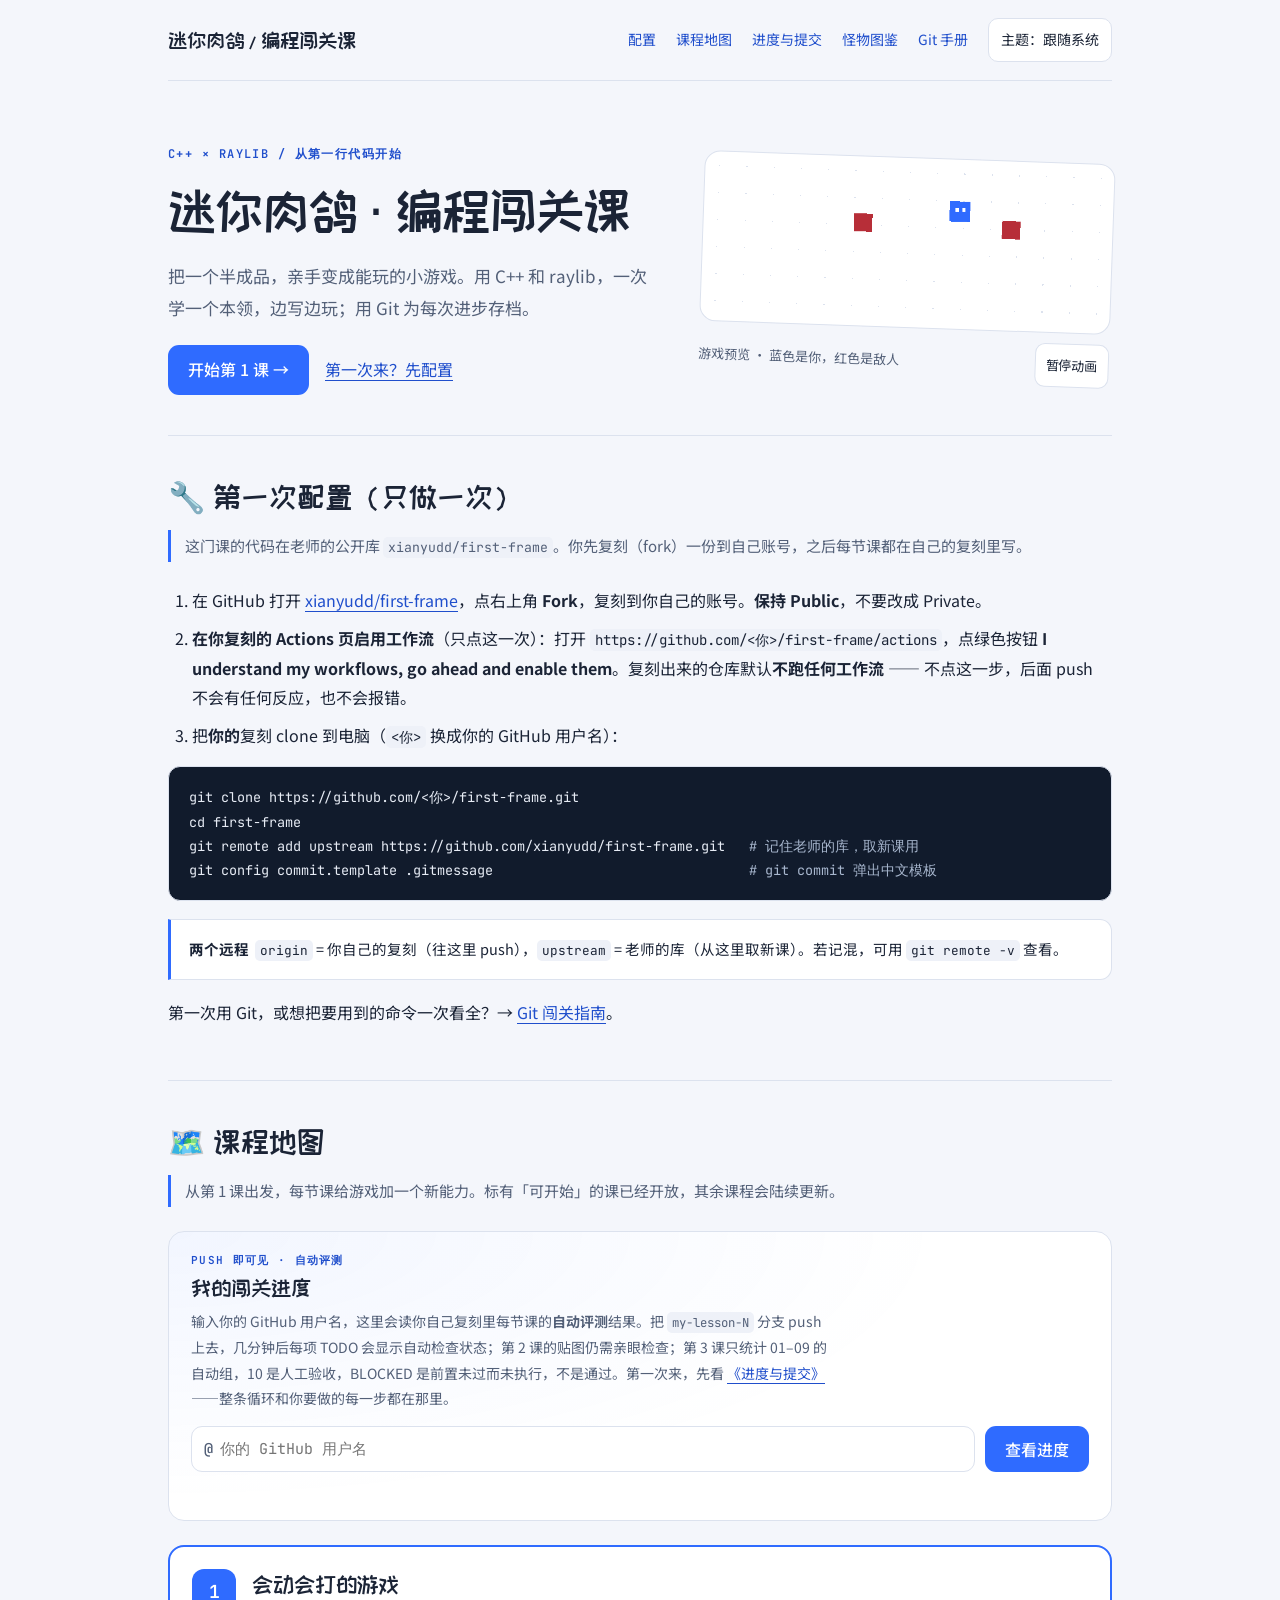
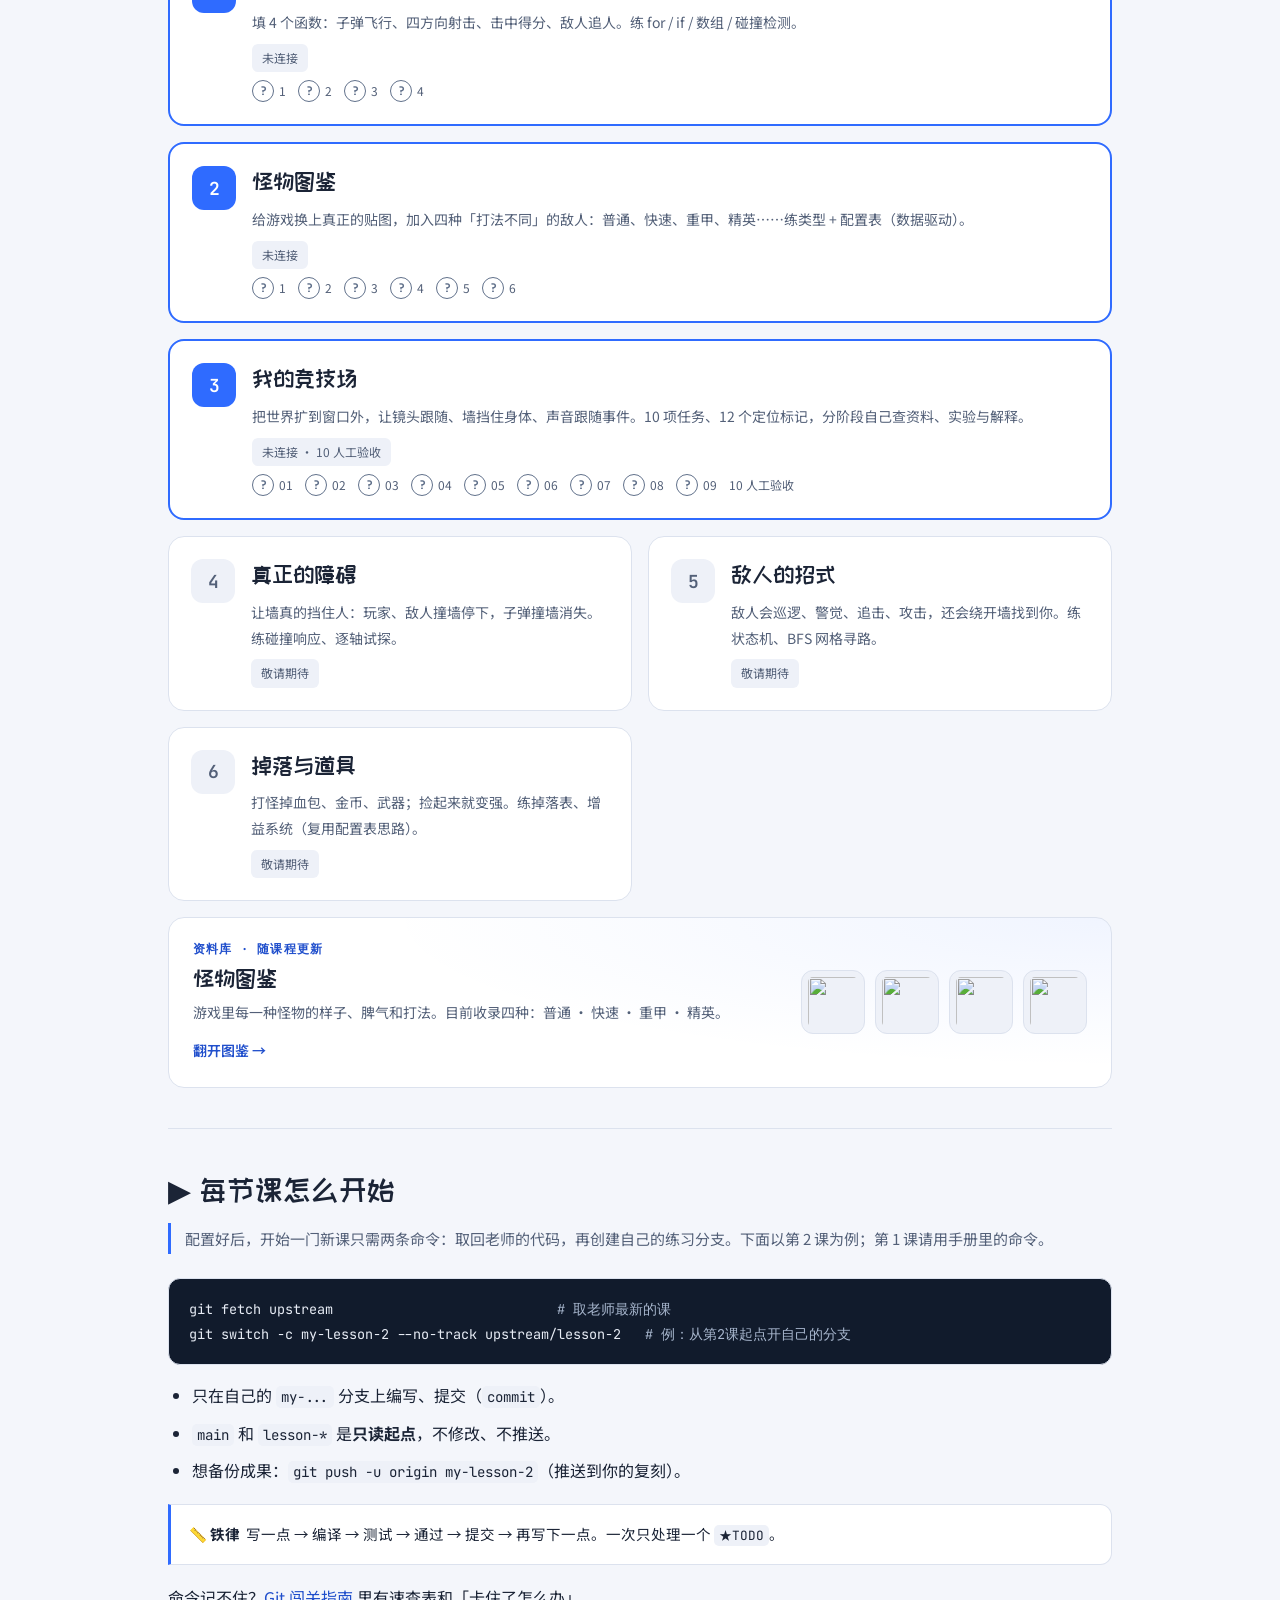
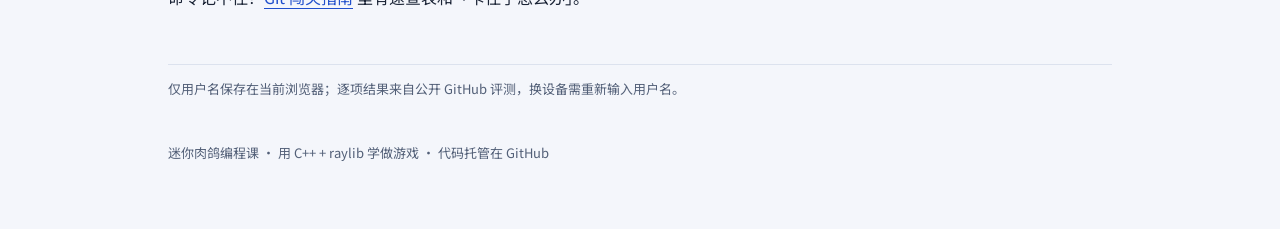
==== docs/index.html @ 0968c138 "feat(lesson-3): 发布大地图自学手册并支持九项线上评测" ====
<!doctype html>
<html lang="zh-CN">
<head>
<meta charset="utf-8">
<meta name="viewport" content="width=device-width, initial-scale=1">
<meta name="description" content="用 C++ 和 raylib 亲手做一个小游戏。跟着步骤写代码、测试并提交，每次学会一个新本领。">
<title>迷你肉鸽 · 编程闯关课</title>
<link rel="preconnect" href="https://fonts.googleapis.com">
<link rel="preconnect" href="https://fonts.gstatic.com" crossorigin>
<link rel="stylesheet" href="https://fonts.googleapis.com/css2?family=ZCOOL+KuaiLe&family=Noto+Sans+SC:wght@400;500;700&family=JetBrains+Mono:wght@400;600&display=swap">

<script>
(function(){
  try{
    var saved=JSON.parse(localStorage.getItem("rogue-hb"));
    if(saved && (saved.theme==="light" || saved.theme==="dark")) document.documentElement.dataset.theme=saved.theme;
  }catch(e){/* Storage is optional; system colors remain the default. */}
})();
</script>
<style>

:root{
  color-scheme:light; --ground:#F4F6FB; --panel:#FFFFFF; --panel-2:#EEF1F8;
  --ink:#1B2436; --ink-soft:#536078; --line:#DCE2EE;
  --accent:#2F6BFF; --accent-ink:#204FCC; --red:#B72E38; --green:#187B49; --gold:#886000;
  --radius:16px; --disp:"ZCOOL KuaiLe",system-ui,sans-serif;
  --body:"Noto Sans SC",system-ui,sans-serif; --mono:"JetBrains Mono",ui-monospace,monospace;
}
@media(prefers-color-scheme:dark){:root:not([data-theme="light"]){
  color-scheme:dark; --ground:#0E1420; --panel:#161F2E; --panel-2:#1E2A3D;
  --ink:#E7ECF5; --ink-soft:#ADB9CE; --line:#35445E; --accent-ink:#9CBAFF;
  --red:#FF8A8E; --green:#78DCAA; --gold:#FFD16B;
}}
:root[data-theme="dark"]{
  color-scheme:dark; --ground:#0E1420; --panel:#161F2E; --panel-2:#1E2A3D;
  --ink:#E7ECF5; --ink-soft:#ADB9CE; --line:#35445E; --accent-ink:#9CBAFF;
  --red:#FF8A8E; --green:#78DCAA; --gold:#FFD16B;
}
*{box-sizing:border-box}
html{scroll-behavior:smooth; scroll-padding-top:24px}
body{margin:0; background:var(--ground); color:var(--ink); font:16px/1.85 var(--body); -webkit-font-smoothing:antialiased}
a{color:var(--accent-ink); text-decoration:underline; text-underline-offset:4px; text-decoration-thickness:1px}
a:hover{text-decoration-thickness:2px}
button,input,summary,a{-webkit-tap-highlight-color:transparent}
button{font:inherit; cursor:pointer}
:focus-visible{outline:3px solid var(--accent-ink); outline-offset:4px; border-radius:4px}
[hidden]{display:none!important}
.skip-link{position:fixed; top:12px; left:12px; z-index:10; padding:10px 18px; background:var(--panel); color:var(--accent-ink); border:2px solid; border-radius:10px; transform:translateY(-160%)}
.skip-link:focus{transform:translateY(0)}
.sr-only{position:absolute; width:1px; height:1px; padding:0; margin:-1px; overflow:hidden; clip-path:inset(50%); white-space:nowrap}
.themebtn,.motionbtn{min-height:44px; padding:8px 12px; border:1px solid var(--line); background:var(--panel); color:var(--ink); border-radius:10px; font-size:14px}
.themebtn:hover,.motionbtn:hover{border-color:var(--accent-ink); background:var(--panel-2)}
.eyebrow{color:var(--accent-ink); font:600 12px/1.5 var(--mono); letter-spacing:.12em; margin:0 0 16px}
.hero{padding:clamp(32px,6vw,64px) 0 40px; border-bottom:1px solid var(--line)}
.hero h1{font:400 clamp(34px,4.6vw,52px)/1.22 var(--disp); margin:0 0 18px; text-wrap:balance; letter-spacing:-.02em}
.hero p{font-size:17px; color:var(--ink-soft); margin:0 0 22px; max-width:38em}
.hero .eyebrow{font-size:12px; color:var(--accent-ink); margin-bottom:16px}
.actions{display:flex; gap:12px; flex-wrap:wrap; align-items:center}
.cta{display:inline-flex; align-items:center; justify-content:center; min-height:48px; padding:10px 20px; background:var(--accent); color:#fff; border-radius:11px; font-weight:500; text-decoration:none; transition:transform .18s ease}
.cta:hover{background:#2458DA; text-decoration:none; transform:translateY(-2px)}
.secondary{display:inline-flex; align-items:center; min-height:48px; padding:8px 4px}
.preview{margin:0; min-width:0}
#stage{display:block; width:100%; height:auto; aspect-ratio:12/5; background:var(--panel); border:1px solid var(--line); border-radius:var(--radius); image-rendering:pixelated}
.preview figcaption{display:flex; justify-content:space-between; gap:8px; align-items:center; padding-top:10px; font-size:13px; color:var(--ink-soft)}
.motionbtn{font-size:13px; padding:6px 10px; flex-shrink:0}
section{padding:40px 0; border-bottom:1px solid var(--line); scroll-margin-top:20px}
section h2{font:400 clamp(25px,3.5vw,30px)/1.4 var(--disp); margin:0 0 12px; display:flex; align-items:center; gap:12px; text-wrap:balance}
.lead{color:var(--ink-soft); border-left:3px solid var(--accent); padding:2px 0 2px 14px; margin:8px 0 24px; font-size:15px}
h3{font-size:17px; line-height:1.5; margin:28px 0 12px}
p{margin:12px 0}
ul,ol{padding-left:24px; margin:14px 0} li{margin:8px 0}
code{font-family:var(--mono); font-size:.88em; overflow-wrap:anywhere; background:var(--panel-2); padding:2px 5px; border-radius:5px}
pre{background:#111B2C; color:#E7ECF5; padding:18px 20px; border:1px solid var(--line); border-radius:12px; overflow-x:auto; font:13.5px/1.8 var(--mono); margin:16px 0; tab-size:2}
pre .d{color:#A8B7CE} pre .g{color:#7EE0A6} pre .r{color:#FF8A8E}
.callout{padding:16px 18px; margin:18px 0; font-size:14.5px; border:1px solid var(--line); border-left:3px solid var(--accent); border-radius:0 12px 12px 0; background:var(--panel); overflow-wrap:anywhere}
.callout .k{font-weight:700; margin-right:6px}
.callout.warn{border-left-color:var(--red)} .warn .k{color:var(--red)}
.storage-note{font-size:13px; color:var(--ink-soft); margin:12px 0}
@media(max-width:540px){
  body{font-size:15px} .hero p{font-size:16px} section{padding:32px 0}
  pre{padding:14px; font-size:13px} .callout{padding:14px} .lead{font-size:15px}
}
@media(prefers-reduced-motion:reduce){
  html{scroll-behavior:auto} *,*::before,*::after{animation:none!important; transition:none!important}
  .cta:hover{transform:none}
}

.home{max-width:1040px; margin:0 auto; padding:0 clamp(18px,5vw,48px) 64px}
.top{display:flex; justify-content:space-between; gap:12px; align-items:center; padding:18px 0; border-bottom:1px solid var(--line)}
.brand{font:400 21px var(--disp); color:var(--ink); text-decoration:none}
.top nav{display:flex; align-items:center; gap:20px; font-size:14px}
.top nav a{min-height:44px; display:inline-flex; align-items:center; text-decoration:none}
.hero{display:grid; grid-template-columns:minmax(0,1.2fr) minmax(0,1fr); align-items:center; gap:40px}
.hero .preview{transform:rotate(2deg)}
.lessons{display:grid; grid-template-columns:repeat(2,minmax(0,1fr)); gap:16px; margin-top:24px}
.lesson{display:grid; grid-template-columns:44px minmax(0,1fr); gap:8px 16px; padding:22px; border:1px solid var(--line); border-radius:var(--radius); background:var(--panel); color:var(--ink); text-decoration:none; transition:transform .18s ease,border-color .18s ease}
a.lesson{grid-column:1/-1; border:2px solid var(--accent); position:relative}
a.lesson:hover{transform:translateY(-2px); text-decoration:none; box-shadow:0 8px 24px #2F6BFF14}
.lnum{font:600 18px var(--mono); color:#fff; background:var(--accent); width:44px; height:44px; border-radius:12px; display:grid; place-items:center}
.lesson.soon .lnum{background:var(--panel-2); color:var(--ink-soft)}
.ltxt{min-width:0} .ltxt b{font:400 23px/1.4 var(--disp)} .ltxt p{margin:8px 0 0; font-size:14px; color:var(--ink-soft)}
.badge{justify-self:start; grid-column:2; display:inline-block; font-size:12px; padding:3px 10px; border-radius:6px; background:var(--panel-2); color:var(--ink-soft)}
.badge.ready{color:var(--accent-ink); background:var(--panel-2)}
.badge.done{color:var(--green); background:var(--panel-2)}
.codex{display:grid; grid-template-columns:minmax(0,1fr) auto; gap:20px; align-items:center; margin-top:16px; padding:22px 24px; border:1px solid var(--line); border-radius:var(--radius); background:radial-gradient(140% 160% at 100% 0%, #2F6BFF12 0%, transparent 55%), var(--panel); color:var(--ink); text-decoration:none; transition:transform .18s ease,border-color .18s ease}
.codex:hover{transform:translateY(-2px); border-color:var(--accent-ink); text-decoration:none; box-shadow:0 8px 24px #2F6BFF14}
.codex .ce{font:600 12px/1.5 var(--mono); letter-spacing:.1em; color:var(--accent-ink); margin:0 0 6px}
.codex b{font:400 23px/1.3 var(--disp); display:block}
.codex .cp{margin:6px 0 0; font-size:14px; color:var(--ink-soft)}
.codex .cgo{display:inline-block; margin-top:12px; font-size:14px; font-weight:600; color:var(--accent-ink)}
.codex-art{display:flex; gap:10px; flex-shrink:0}
.codex-art img{width:64px; height:64px; object-fit:contain; background:var(--panel-2); border:1px solid var(--line); border-radius:12px; padding:6px}
@media(max-width:640px){.codex{grid-template-columns:1fr} .codex-art{justify-content:space-between; gap:8px} .codex-art img{width:56px; height:56px}}
@media(prefers-reduced-motion:reduce){.codex:hover{transform:none}}
.tracker{margin:6px 0 22px; padding:20px 22px; border:1px solid var(--line); border-radius:var(--radius); background:radial-gradient(150% 170% at 0% 0%, #2F6BFF10 0%, transparent 55%), var(--panel)}
.tk-eyebrow{font:600 11px/1.5 var(--mono); letter-spacing:.12em; color:var(--accent-ink); margin:0 0 6px}
.tk-title{font:400 22px/1.3 var(--disp); margin:0 0 6px}
.tk-sub{margin:0 0 14px; font-size:14px; color:var(--ink-soft); max-width:46em}
.tk-form{display:flex; gap:10px; flex-wrap:wrap; align-items:center; position:relative}
.tk-field{position:relative; flex:1; min-width:200px; display:flex}
.tk-at{position:absolute; left:13px; top:50%; transform:translateY(-50%); color:var(--ink-soft); font:600 15px var(--mono); pointer-events:none}
#tk-user{width:100%; min-height:46px; padding:8px 14px 8px 28px; border:1px solid var(--line); border-radius:11px; background:var(--panel); color:var(--ink); font:15px var(--mono)}
#tk-user:focus{border-color:var(--accent-ink); outline:none}
.tk-go{min-height:46px; padding:8px 20px; background:var(--accent); color:#fff; border:none; border-radius:11px; font-weight:500}
.tk-go:hover{background:#2458DA}
.tk-clear{min-height:46px; padding:8px 14px; background:var(--panel); color:var(--ink-soft); border:1px solid var(--line); border-radius:11px}
.tk-clear:hover{border-color:var(--accent-ink); color:var(--ink)}
.tk-msg{margin:12px 0 0; font-size:13.5px; color:var(--ink-soft); min-height:1.2em; overflow-wrap:anywhere}
.tk-msg.warn{color:var(--red)}
.tk-runs{margin:8px 0 0; font-size:13px; color:var(--ink-soft); display:flex; flex-wrap:wrap; gap:6px 16px}
.badge.pass{color:var(--green); background:var(--panel-2); box-shadow:inset 0 0 0 1px var(--green)}
.badge.fail{color:var(--red); background:var(--panel-2); box-shadow:inset 0 0 0 1px var(--red)}
.badge.run{color:var(--gold); background:var(--panel-2); box-shadow:inset 0 0 0 1px var(--gold)}
.badge.idle{color:var(--ink-soft); background:var(--panel-2)}
@media(max-width:540px){.tk-go,.tk-clear{flex:1}}
footer{padding:28px 0 0; color:var(--ink-soft); font-size:13px}
@media(max-width:700px){.hero{grid-template-columns:1fr; gap:28px} .hero .preview{transform:none; max-width:420px; width:100%} .lessons{grid-template-columns:1fr}}
@media(max-width:540px){.top{flex-wrap:wrap} .top nav{gap:14px; width:100%; justify-content:space-between} .lesson{padding:18px; gap:8px 12px}}
@media(prefers-reduced-motion:reduce){a.lesson:hover{transform:none}}
</style>
<link rel="stylesheet" href="todo-progress.css">
</head>
<body>
<a class="skip-link" href="#content">跳到正文</a>

<div class="home">
<div class="top"><a class="brand" href="#content">迷你肉鸽 / 编程闯关课</a><nav aria-label="首页导航"><a href="#setup">配置</a><a href="#map">课程地图</a><a href="progress/">进度与提交</a><a href="bestiary/">怪物图鉴</a><a href="git/">Git 手册</a><button class="themebtn" id="theme" type="button">主题：跟随系统</button></nav></div>

<main id="content" tabindex="-1">
<header class="hero">
<div class="hero-copy">
<p class="eyebrow">C++ × RAYLIB / 从第一行代码开始</p>
  <h1>迷你肉鸽 · 编程闯关课</h1>
  <p>把一个半成品，亲手变成能玩的小游戏。用 C++ 和 raylib，一次学一个本领，边写边玩；用 Git 为每次进步存档。</p>
<div class="actions"><a class="cta" href="lesson-1/">开始第 1 课 →</a><a class="secondary" href="#setup">第一次来？先配置</a></div>
</div>
<figure class="preview">
  <canvas id="stage" width="720" height="300" aria-hidden="true"></canvas>
  <figcaption><span>游戏预览 · 蓝色是你，红色是敌人</span><button class="motionbtn" id="motion" type="button" hidden>暂停动画</button></figcaption>
</figure>
</header>

<section id="setup">
  <h2>🔧 第一次配置（只做一次）</h2>
  <p class="lead">这门课的代码在老师的公开库 <code>xianyudd/first-frame</code>。你先复刻（fork）一份到自己账号，之后每节课都在自己的复刻里写。</p>
  <ol>
    <li>在 GitHub 打开 <a href="https://github.com/xianyudd/first-frame" target="_blank" rel="noopener">xianyudd/first-frame</a>，点右上角 <b>Fork</b>，复刻到你自己的账号。<b>保持 Public</b>，不要改成 Private。</li>
    <li><b>在你复刻的 Actions 页启用工作流</b>（只点这一次）：打开 <code>https://github.com/&lt;你&gt;/first-frame/actions</code>，点绿色按钮 <b>I understand my workflows, go ahead and enable them</b>。复刻出来的仓库默认<b>不跑任何工作流</b> —— 不点这一步，后面 push 不会有任何反应，也不会报错。</li>
    <li>把<b>你的</b>复刻 clone 到电脑（<code>&lt;你&gt;</code> 换成你的 GitHub 用户名）：</li>
  </ol>
  <pre tabindex="0" role="region" aria-label="命令或代码示例，可横向滚动">git clone https://github.com/&lt;你&gt;/first-frame.git
cd first-frame
git remote add upstream https://github.com/xianyudd/first-frame.git   <span class="d"># 记住老师的库，取新课用</span>
git config commit.template .gitmessage                                <span class="d"># git commit 弹出中文模板</span></pre>
  <div class="callout"><span class="k">两个远程</span><code>origin</code> = 你自己的复刻（往这里 push），<code>upstream</code> = 老师的库（从这里取新课）。若记混，可用 <code>git remote -v</code> 查看。</div>
  <p>第一次用 Git，或想把要用到的命令一次看全？→ <a href="git/">Git 闯关指南</a>。</p>
</section>
<section id="map">
  <h2>🗺️ 课程地图</h2>
  <p class="lead">从第 1 课出发，每节课给游戏加一个新能力。标有「可开始」的课已经开放，其余课程会陆续更新。</p>
  <div class="tracker" id="tracker">
    <p class="tk-eyebrow">PUSH 即可见 · 自动评测</p>
    <h3 class="tk-title">我的闯关进度</h3>
    <p class="tk-sub">输入你的 GitHub 用户名，这里会读你自己复刻里每节课的<b>自动评测</b>结果。把 <code>my-lesson-N</code> 分支 push 上去，几分钟后每项 TODO 会显示自动检查状态；第 2 课的贴图仍需亲眼检查；第 3 课只统计 01–09 的自动组，10 是人工验收，BLOCKED 是前置未过而未执行，不是通过。第一次来，先看 <a href="progress/">《进度与提交》</a>——整条循环和你要做的每一步都在那里。</p>
    <form class="tk-form" id="tk-form" autocomplete="off" novalidate>
      <span class="tk-field"><span class="tk-at" aria-hidden="true">@</span>
        <label class="sr-only" for="tk-user">你的 GitHub 用户名</label>
        <input id="tk-user" name="user" type="text" inputmode="text" spellcheck="false" autocapitalize="none" placeholder="你的 GitHub 用户名" maxlength="39"></span>
      <button class="tk-go" id="tk-go" type="submit">查看进度</button>
      <button class="tk-clear" id="tk-clear" type="button" hidden>清除</button>
    </form>
    <p class="tk-msg" id="tk-msg" role="status" aria-live="polite"></p>
    <p class="tk-runs" id="tk-runs" hidden></p>
  </div>
  <div class="lessons">
    <a class="lesson" href="lesson-1/">
      <span class="lnum">1</span>
      <div class="ltxt"><b>会动会打的游戏</b><p>填 4 个函数：子弹飞行、四方向射击、击中得分、敌人追人。练 for / if / 数组 / 碰撞检测。</p></div>
      <span class="badge ready" id="badge-1">可开始</span>
      <span class="todo-list" aria-label="第 1 课逐项检查"><span class="todo-item"><span class="todo-dot" data-todo="1-1" aria-label="第 1 课 TODO 1：未连接">?</span> 1</span><span class="todo-item"><span class="todo-dot" data-todo="1-2" aria-label="第 1 课 TODO 2：未连接">?</span> 2</span><span class="todo-item"><span class="todo-dot" data-todo="1-3" aria-label="第 1 课 TODO 3：未连接">?</span> 3</span><span class="todo-item"><span class="todo-dot" data-todo="1-4" aria-label="第 1 课 TODO 4：未连接">?</span> 4</span></span>
    </a>
    <a class="lesson" href="lesson-2/">
      <span class="lnum">2</span>
      <div class="ltxt"><b>怪物图鉴</b><p>给游戏换上真正的贴图，加入四种「打法不同」的敌人：普通、快速、重甲、精英……练类型 + 配置表（数据驱动）。</p></div>
      <span class="badge ready" id="badge-2">可开始</span>
      <span class="todo-list" aria-label="第 2 课逐项检查"><span class="todo-item"><span class="todo-dot" data-todo="2-1" aria-label="第 2 课 TODO 1：未连接">?</span> 1</span><span class="todo-item"><span class="todo-dot" data-todo="2-2" aria-label="第 2 课 TODO 2：未连接">?</span> 2</span><span class="todo-item"><span class="todo-dot" data-todo="2-3" aria-label="第 2 课 TODO 3：未连接">?</span> 3</span><span class="todo-item"><span class="todo-dot" data-todo="2-4" aria-label="第 2 课 TODO 4：未连接">?</span> 4</span><span class="todo-item"><span class="todo-dot" data-todo="2-5" aria-label="第 2 课 TODO 5：未连接">?</span> 5</span><span class="todo-item"><span class="todo-dot" data-todo="2-6" aria-label="第 2 课 TODO 6：未连接">?</span> 6</span></span>
    </a>
    <a class="lesson" href="lesson-3/">
      <span class="lnum">3</span>
      <div class="ltxt"><b>我的竞技场</b><p>把世界扩到窗口外，让镜头跟随、墙挡住身体、声音跟随事件。10 项任务、12 个定位标记，分阶段自己查资料、实验与解释。</p></div>
      <span class="badge ready" id="badge-3">手册可读 · 起点发布待确认</span>
      <span class="todo-list" aria-label="第 3 课：01–09 自动检查，10 人工验收"><span class="todo-item"><span class="todo-dot" data-todo="3-1">?</span> 01</span><span class="todo-item"><span class="todo-dot" data-todo="3-2">?</span> 02</span><span class="todo-item"><span class="todo-dot" data-todo="3-3">?</span> 03</span><span class="todo-item"><span class="todo-dot" data-todo="3-4">?</span> 04</span><span class="todo-item"><span class="todo-dot" data-todo="3-5">?</span> 05</span><span class="todo-item"><span class="todo-dot" data-todo="3-6">?</span> 06</span><span class="todo-item"><span class="todo-dot" data-todo="3-7">?</span> 07</span><span class="todo-item"><span class="todo-dot" data-todo="3-8">?</span> 08</span><span class="todo-item"><span class="todo-dot" data-todo="3-9">?</span> 09</span><span class="todo-item">10 人工验收</span></span>
    </a>
    <div class="lesson soon">
      <span class="lnum">4</span>
      <div class="ltxt"><b>真正的障碍</b><p>让墙真的挡住人：玩家、敌人撞墙停下，子弹撞墙消失。练碰撞响应、逐轴试探。</p></div>
      <span class="badge soon">敬请期待</span>
    </div>
    <div class="lesson soon">
      <span class="lnum">5</span>
      <div class="ltxt"><b>敌人的招式</b><p>敌人会巡逻、警觉、追击、攻击，还会绕开墙找到你。练状态机、BFS 网格寻路。</p></div>
      <span class="badge soon">敬请期待</span>
    </div>
    <div class="lesson soon">
      <span class="lnum">6</span>
      <div class="ltxt"><b>掉落与道具</b><p>打怪掉血包、金币、武器；捡起来就变强。练掉落表、增益系统（复用配置表思路）。</p></div>
      <span class="badge soon">敬请期待</span>
    </div>
  </div>
  <a class="codex" href="bestiary/">
    <div class="codex-txt">
      <p class="ce">资料库 · 随课程更新</p>
      <b>怪物图鉴</b>
      <p class="cp">游戏里每一种怪物的样子、脾气和打法。目前收录四种：普通 · 快速 · 重甲 · 精英。</p>
      <span class="cgo">翻开图鉴 →</span>
    </div>
    <div class="codex-art" aria-hidden="true">
      <img src="bestiary/assets/grunt.png" alt="" width="64" height="64" loading="lazy">
      <img src="bestiary/assets/runner.png" alt="" width="64" height="64" loading="lazy">
      <img src="bestiary/assets/heavy.png" alt="" width="64" height="64" loading="lazy">
      <img src="bestiary/assets/elite.png" alt="" width="64" height="64" loading="lazy">
    </div>
  </a>
</section>

<section id="how">
  <h2>▶️ 每节课怎么开始</h2>
  <p class="lead">配置好后，开始一门新课只需两条命令：取回老师的代码，再创建自己的练习分支。下面以第 2 课为例；第 1 课请用手册里的命令。</p>
  <pre tabindex="0" role="region" aria-label="命令或代码示例，可横向滚动">git fetch upstream                            <span class="d"># 取老师最新的课</span>
git switch -c my-lesson-2 --no-track upstream/lesson-2   <span class="d"># 例：从第2课起点开自己的分支</span></pre>
  <ul>
    <li>只在自己的 <code>my-...</code> 分支上编写、提交（<code>commit</code>）。</li>
    <li><code>main</code> 和 <code>lesson-*</code> 是<b>只读起点</b>，不修改、不推送。</li>
    <li>想备份成果：<code>git push -u origin my-lesson-2</code>（推送到你的复刻）。</li>
  </ul>
  <div class="callout"><span class="k">📏 铁律</span>写一点 → 编译 → 测试 → 通过 → 提交 → 再写下一点。一次只处理一个 <code>★TODO</code>。</div>
  <p>命令记不住？<a href="git/">Git 闯关指南</a> 里有速查表和「卡住了怎么办」。</p>
</section>

</main>
<p class="storage-note" id="storage-note" role="status">仅用户名保存在当前浏览器；逐项结果来自公开 GitHub 评测，换设备需重新输入用户名。</p>
<footer>迷你肉鸽编程课 · 用 C++ + raylib 学做游戏 · 代码托管在 GitHub</footer>
</div>
<script>
(function(){
  "use strict";
  var root=document.documentElement, KEY="rogue-hb", storageOK=true;
  var themes = ["system", "light", "dark"];
  var labels={system:"跟随系统",light:"浅色",dark:"深色"};
  var systemColors=matchMedia("(prefers-color-scheme:dark)");
  var motionQuery=matchMedia("(prefers-reduced-motion:reduce)");
  var themeButton=document.getElementById("theme");
  function readStore(){
    try{
      var value=JSON.parse(localStorage.getItem(KEY));
      return value && typeof value==="object" && !Array.isArray(value) ? value : {};
    }catch(e){storageOK=false; return {};}
  }
  var store=readStore();
  function storageNotice(){
    if(!storageOK) document.getElementById("storage-note").textContent="本次设置仍然有效，但浏览器未能保存记录。换设备需重新输入 GitHub 用户名。";
  }
  function saveField(key,value){
    // Merge the latest record so another tab's progress is not overwritten.
    var latest=readStore();
    store=Object.assign({},store,latest,{[key]:value});
    try{localStorage.setItem(KEY,JSON.stringify(store));}catch(e){storageOK=false;}
    storageNotice();
  }
  function applyTheme(){
    var theme=themes.includes(store.theme) ? store.theme : "system";
    if(theme==="system") root.removeAttribute("data-theme");
    else root.setAttribute("data-theme",theme);
    var next=themes[(themes.indexOf(theme)+1)%themes.length];
    themeButton.textContent="主题："+labels[theme];
    themeButton.setAttribute("aria-label","当前主题："+labels[theme]+"；点击切换为"+labels[next]);
    themeButton.title="跟随系统 → 浅色 → 深色";
  }
  themeButton.addEventListener("click",function(){
    var current=themes.includes(store.theme) ? store.theme : "system";
    saveField("theme",themes[(themes.indexOf(current)+1)%themes.length]);
    applyTheme(); refreshCanvas();
  });
  applyTheme(); storageNotice();
  function sync(){store=readStore(); applyTheme(); storageNotice(); refreshCanvas();}
  window.addEventListener("storage",function(e){if(e.key===KEY || e.key===null) sync();});
  window.addEventListener("pageshow",sync);

  // Reading position: choose the last heading above the viewport's upper third.
  var sections=Array.from(document.querySelectorAll("section[id]"));
  var navLinks=Array.from(document.querySelectorAll(".nav a"));
  function updateNav(){
    if(!navLinks.length) return;
    var active=sections[0];
    sections.forEach(function(s){if(s.getBoundingClientRect().top<=window.innerHeight*.3) active=s;});
    navLinks.forEach(function(a){
      var current=a.hash==="#"+active.id;
      a.classList.toggle("active",current);
      if(current) a.setAttribute("aria-current","location"); else a.removeAttribute("aria-current");
    });
  }
  if(navLinks.length){
    var navPending=false;
    window.addEventListener("scroll",function(){
      if(!navPending){navPending=true; requestAnimationFrame(function(){navPending=false; updateNav();});}
    },{passive:true});
    window.addEventListener("resize",updateNav); updateNav();
  }

  // A lightweight decorative preview. No animation loop while hidden or reduced.
  var cv=document.getElementById("stage"), ctx=cv.getContext("2d");
  var motionButton=document.getElementById("motion"), palette={}, raf=0;
  var paused=false, visible=true, last=0, tick=0;
  var player={x:180,y:75}, foes=[{x:30,y:30},{x:330,y:120}], shots=[];
  function draw(){
    if(!ctx) return;
    ctx.setTransform(2,0,0,2,0,0); ctx.clearRect(0,0,360,150);
    ctx.fillStyle=palette.line;
    for(var x=12;x<360;x+=24) for(var y=12;y<150;y+=24) ctx.fillRect(x,y,1,1);
    ctx.fillStyle=palette.ink; shots.forEach(function(s){ctx.fillRect(s.x-2,s.y-2,4,4);});
    ctx.fillStyle=palette.red; foes.forEach(function(f){ctx.fillRect(f.x-8,f.y-8,16,16);});
    ctx.fillStyle=palette.accent; ctx.fillRect(player.x-9,player.y-9,18,18);
    ctx.fillStyle="#fff"; ctx.fillRect(player.x-4,player.y-3,3,3); ctx.fillRect(player.x+2,player.y-3,3,3);
  }
  function refreshCanvas(){
    if(!ctx) return;
    var style=getComputedStyle(root);
    palette={ink:style.getPropertyValue("--ink"),red:style.getPropertyValue("--red"),accent:style.getPropertyValue("--accent"),line:style.getPropertyValue("--line")};
    draw();
  }
  function step(){
    tick++;
    player={x:180+Math.sin(tick/65)*90,y:75+Math.sin(tick/43)*40};
    foes=foes.map(function(f,i){
      var next={x:f.x+Math.sign(player.x-f.x)*.65,y:f.y+Math.sign(player.y-f.y)*.65};
      return Math.abs(next.x-player.x)<15 && Math.abs(next.y-player.y)<15 ? {x:i?330:30,y:i?120:30} : next;
    });
    shots=shots.map(function(s){return {x:s.x,y:s.y-3.2};}).filter(function(s){return s.y>-6;});
    if(tick%28===0) shots=shots.concat([{x:player.x,y:player.y}]);
  }
  function running(){return ctx && visible && !document.hidden && !paused && !motionQuery.matches;}
  function frame(now){
    raf=0; if(!running()) return;
    if(now-last>=1000/30){last=now; step(); draw();}
    raf=requestAnimationFrame(frame);
  }
  function schedule(){
    if(raf) cancelAnimationFrame(raf); raf=0; last=0;
    motionButton.hidden=!ctx || motionQuery.matches;
    motionButton.textContent=paused?"播放动画":"暂停动画";
    if(running()) raf=requestAnimationFrame(frame); else draw();
  }
  motionButton.addEventListener("click",function(){paused=!paused; schedule();});
  motionQuery.addEventListener("change",schedule);
  systemColors.addEventListener("change",refreshCanvas);
  document.addEventListener("visibilitychange",schedule);
  if("IntersectionObserver" in window){
    new IntersectionObserver(function(entries){visible=entries[0].isIntersecting; schedule();}).observe(cv);
  }
  refreshCanvas(); schedule();
})();

</script>
<script src="todo-progress.js" defer></script>
</body>
</html>
---- docs/todo-progress.css ----
:root{--todo-partial:#a3570b;--todo-muted:#61718b}
@media (prefers-color-scheme:dark){:root:not([data-theme="light"]){--todo-partial:#ffc07b;--todo-muted:#9eacc4}}
:root[data-theme="dark"]{--todo-partial:#ffc07b;--todo-muted:#9eacc4}
.todo-list{grid-column:2;display:flex;flex-wrap:wrap;align-items:center;gap:8px 12px;font-size:12px;color:var(--ink-soft)}
.todo-item{display:inline-flex;align-items:center;gap:5px;white-space:nowrap}
.todo-dot,.dot[data-todo]{display:inline-grid;place-items:center;border:1.5px solid var(--todo-muted);border-radius:50%;width:22px;height:22px;flex:0 0 22px;font:700 12px/1 var(--mono);color:var(--todo-muted);background:var(--panel)}
.todo-pass{border-color:var(--green)!important;background:var(--green)!important;color:var(--panel)!important}
.todo-fail{border-color:var(--red)!important;background:var(--red)!important;color:var(--panel)!important}
.todo-partial{border-color:var(--todo-partial)!important;color:var(--todo-partial)!important}
.todo-run,.todo-waiting{border-color:var(--gold)!important;color:var(--gold)!important}
.todo-blocked{border-style:dashed!important;border-color:var(--gold)!important;color:var(--gold)!important}
.todo-cached{border-style:dashed!important}
.check .todo-dot{margin-top:1px}
.check .todo-result{font-size:13px;color:var(--ink-soft);font-weight:600}
.todo-feedback{font-size:13px;line-height:1.6;color:var(--ink-soft);margin:10px 8px}
@media(max-width:540px){.todo-list{gap:8px}}
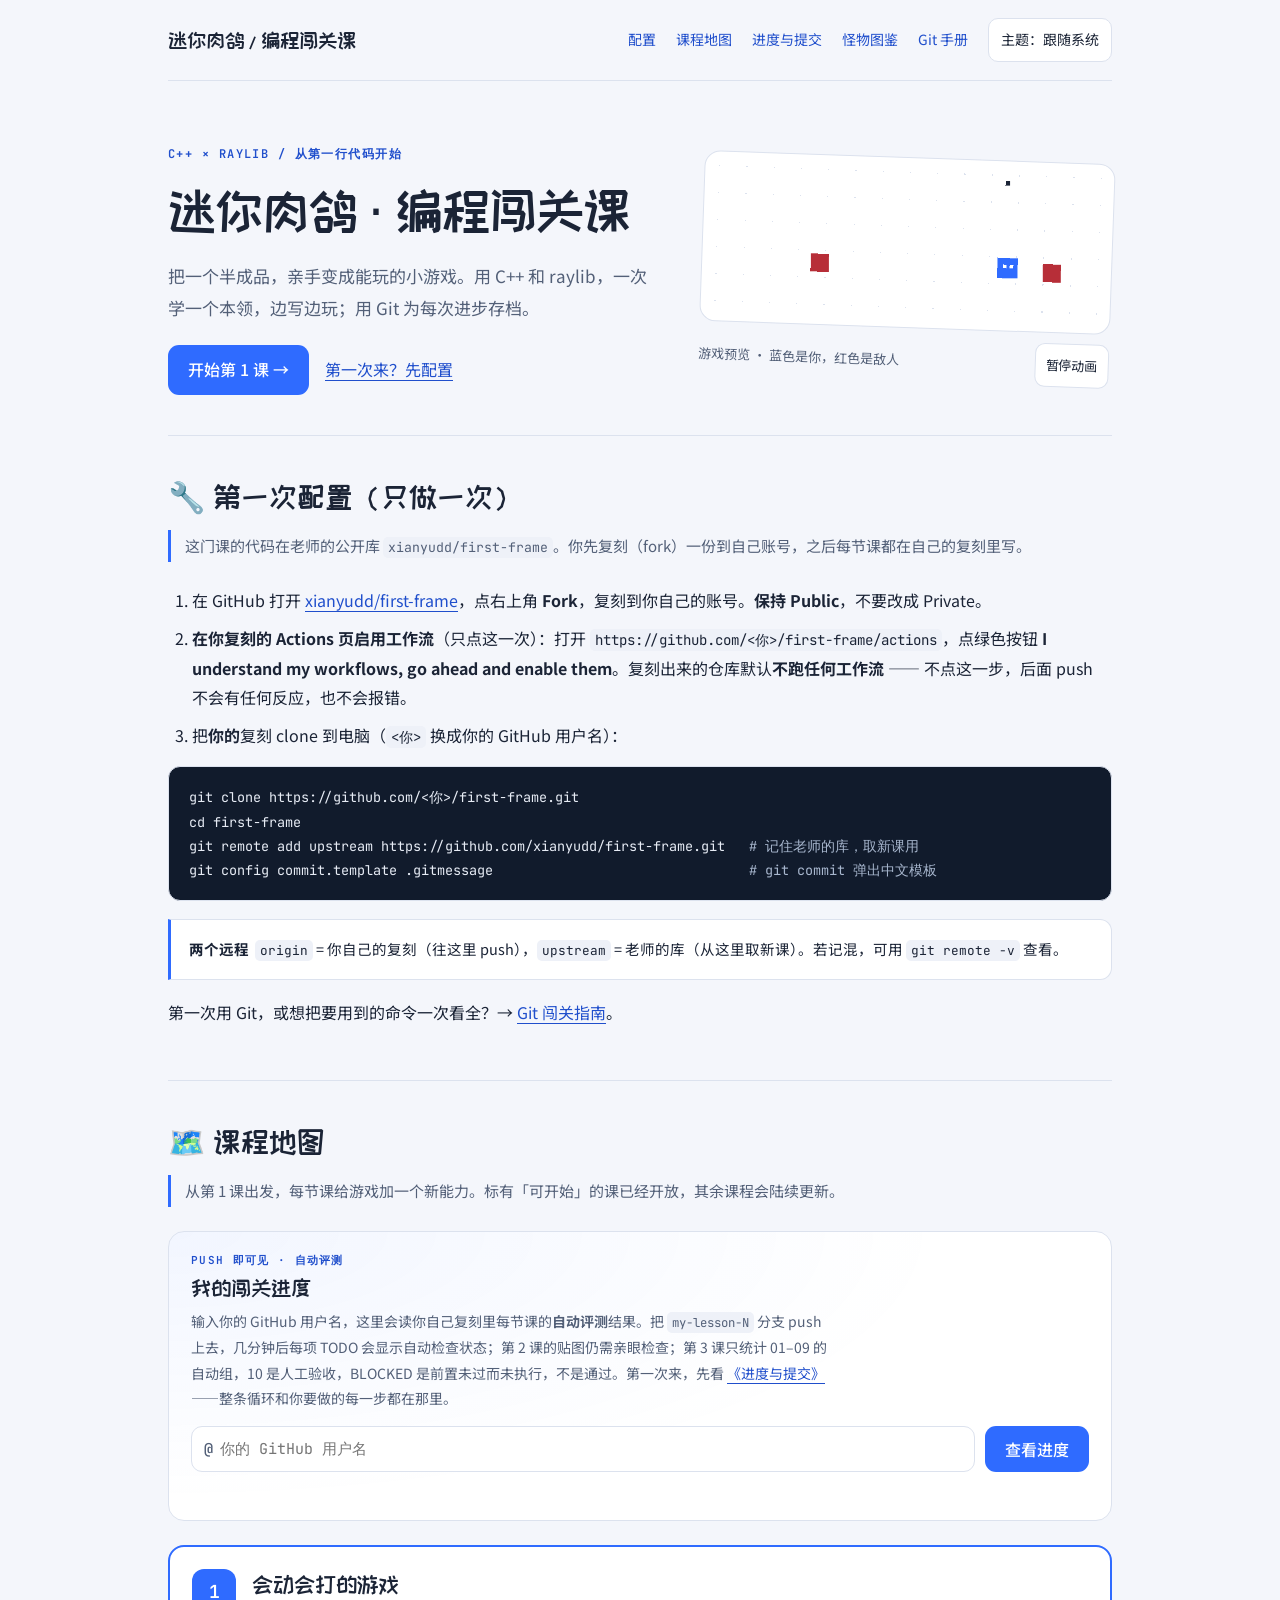
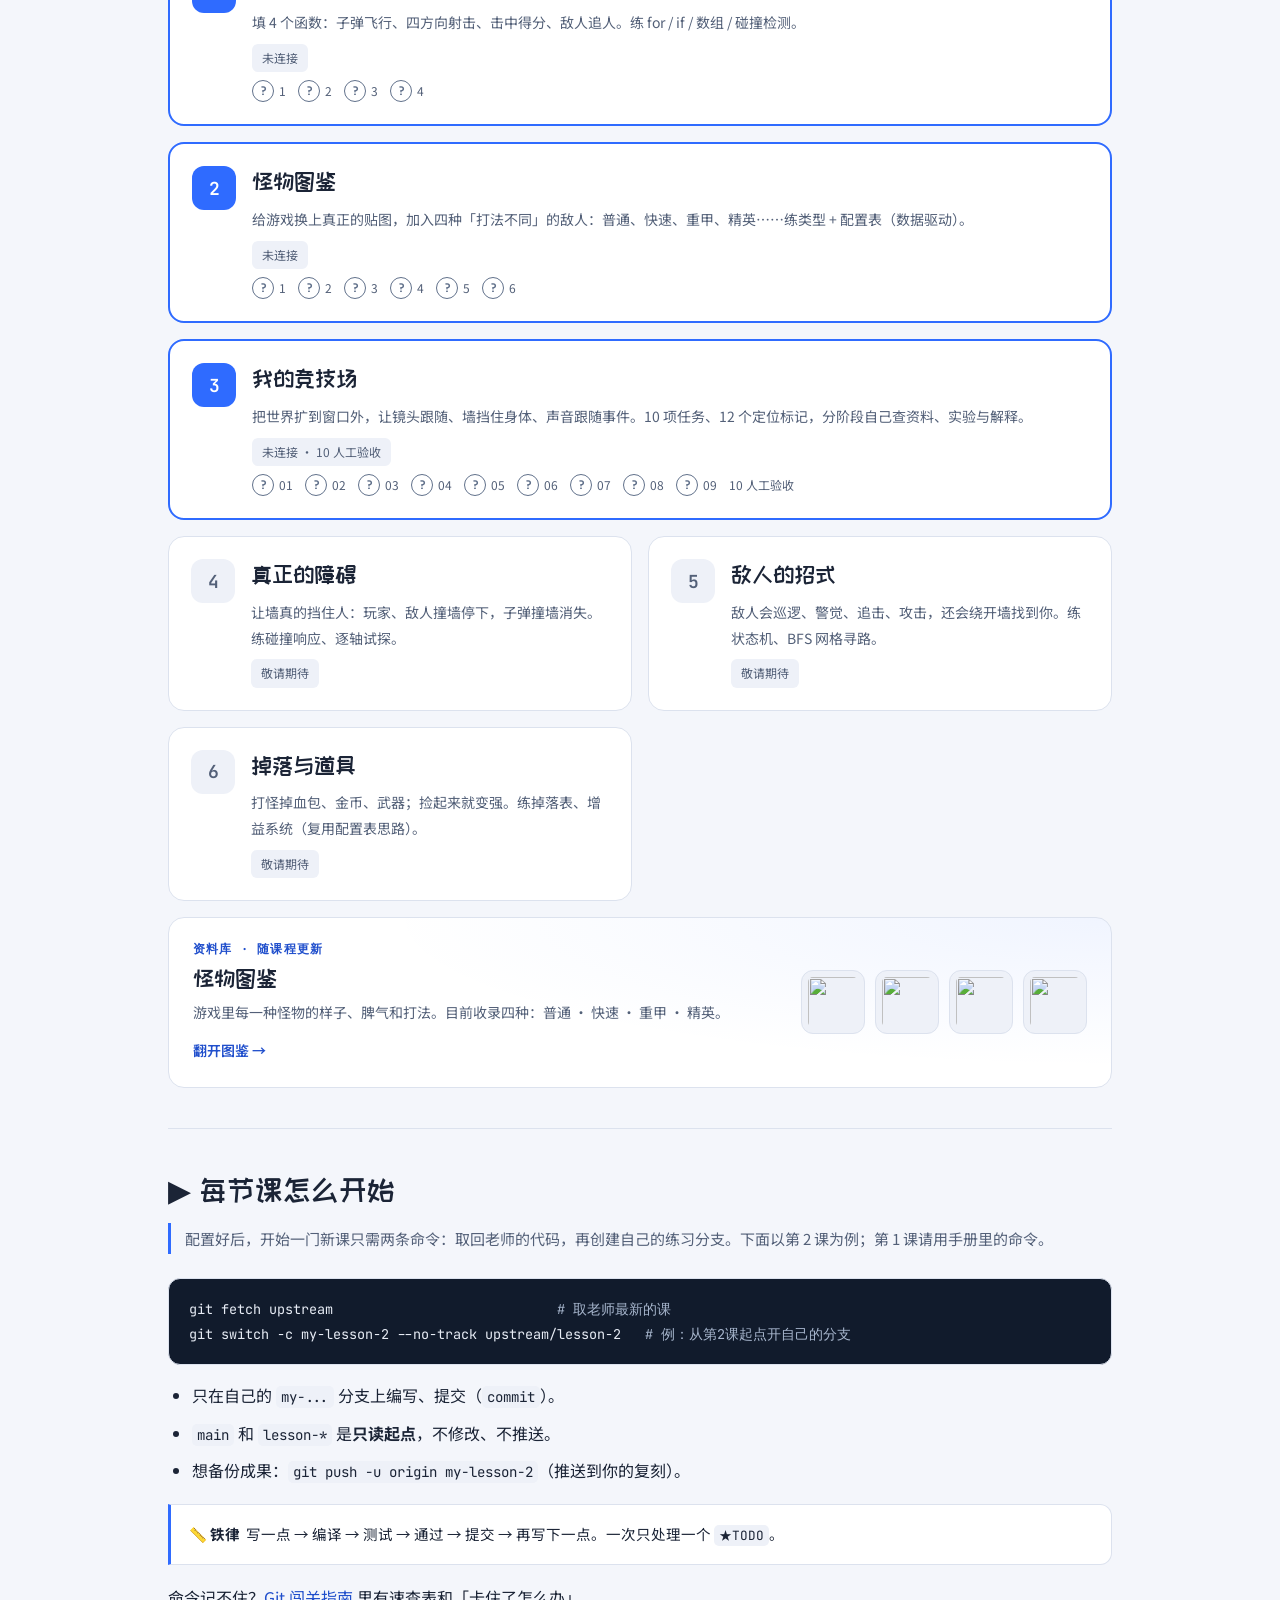
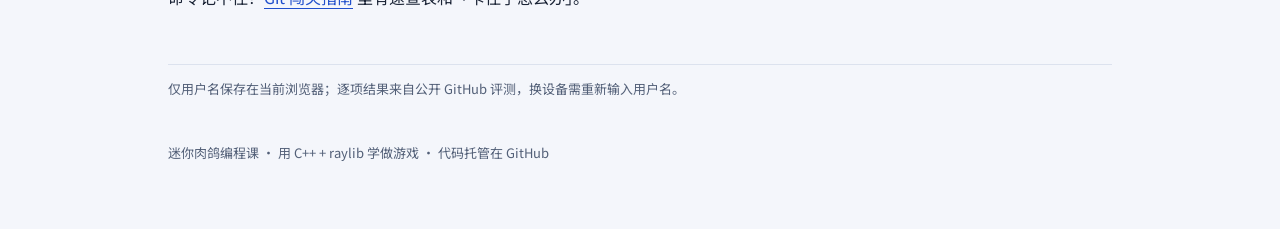
==== commit ec6d85cf: "docs(lesson-3): 起点发布后开放第三课入口" ====
--- a/docs/index.html
+++ b/docs/index.html
@@ -208,7 +208,7 @@
     <a class="lesson" href="lesson-3/">
       <span class="lnum">3</span>
       <div class="ltxt"><b>我的竞技场</b><p>把世界扩到窗口外，让镜头跟随、墙挡住身体、声音跟随事件。10 项任务、12 个定位标记，分阶段自己查资料、实验与解释。</p></div>
-      <span class="badge ready" id="badge-3">手册可读 · 起点发布待确认</span>
+      <span class="badge ready" id="badge-3">可开始</span>
       <span class="todo-list" aria-label="第 3 课：01–09 自动检查，10 人工验收"><span class="todo-item"><span class="todo-dot" data-todo="3-1">?</span> 01</span><span class="todo-item"><span class="todo-dot" data-todo="3-2">?</span> 02</span><span class="todo-item"><span class="todo-dot" data-todo="3-3">?</span> 03</span><span class="todo-item"><span class="todo-dot" data-todo="3-4">?</span> 04</span><span class="todo-item"><span class="todo-dot" data-todo="3-5">?</span> 05</span><span class="todo-item"><span class="todo-dot" data-todo="3-6">?</span> 06</span><span class="todo-item"><span class="todo-dot" data-todo="3-7">?</span> 07</span><span class="todo-item"><span class="todo-dot" data-todo="3-8">?</span> 08</span><span class="todo-item"><span class="todo-dot" data-todo="3-9">?</span> 09</span><span class="todo-item">10 人工验收</span></span>
     </a>
     <div class="lesson soon">
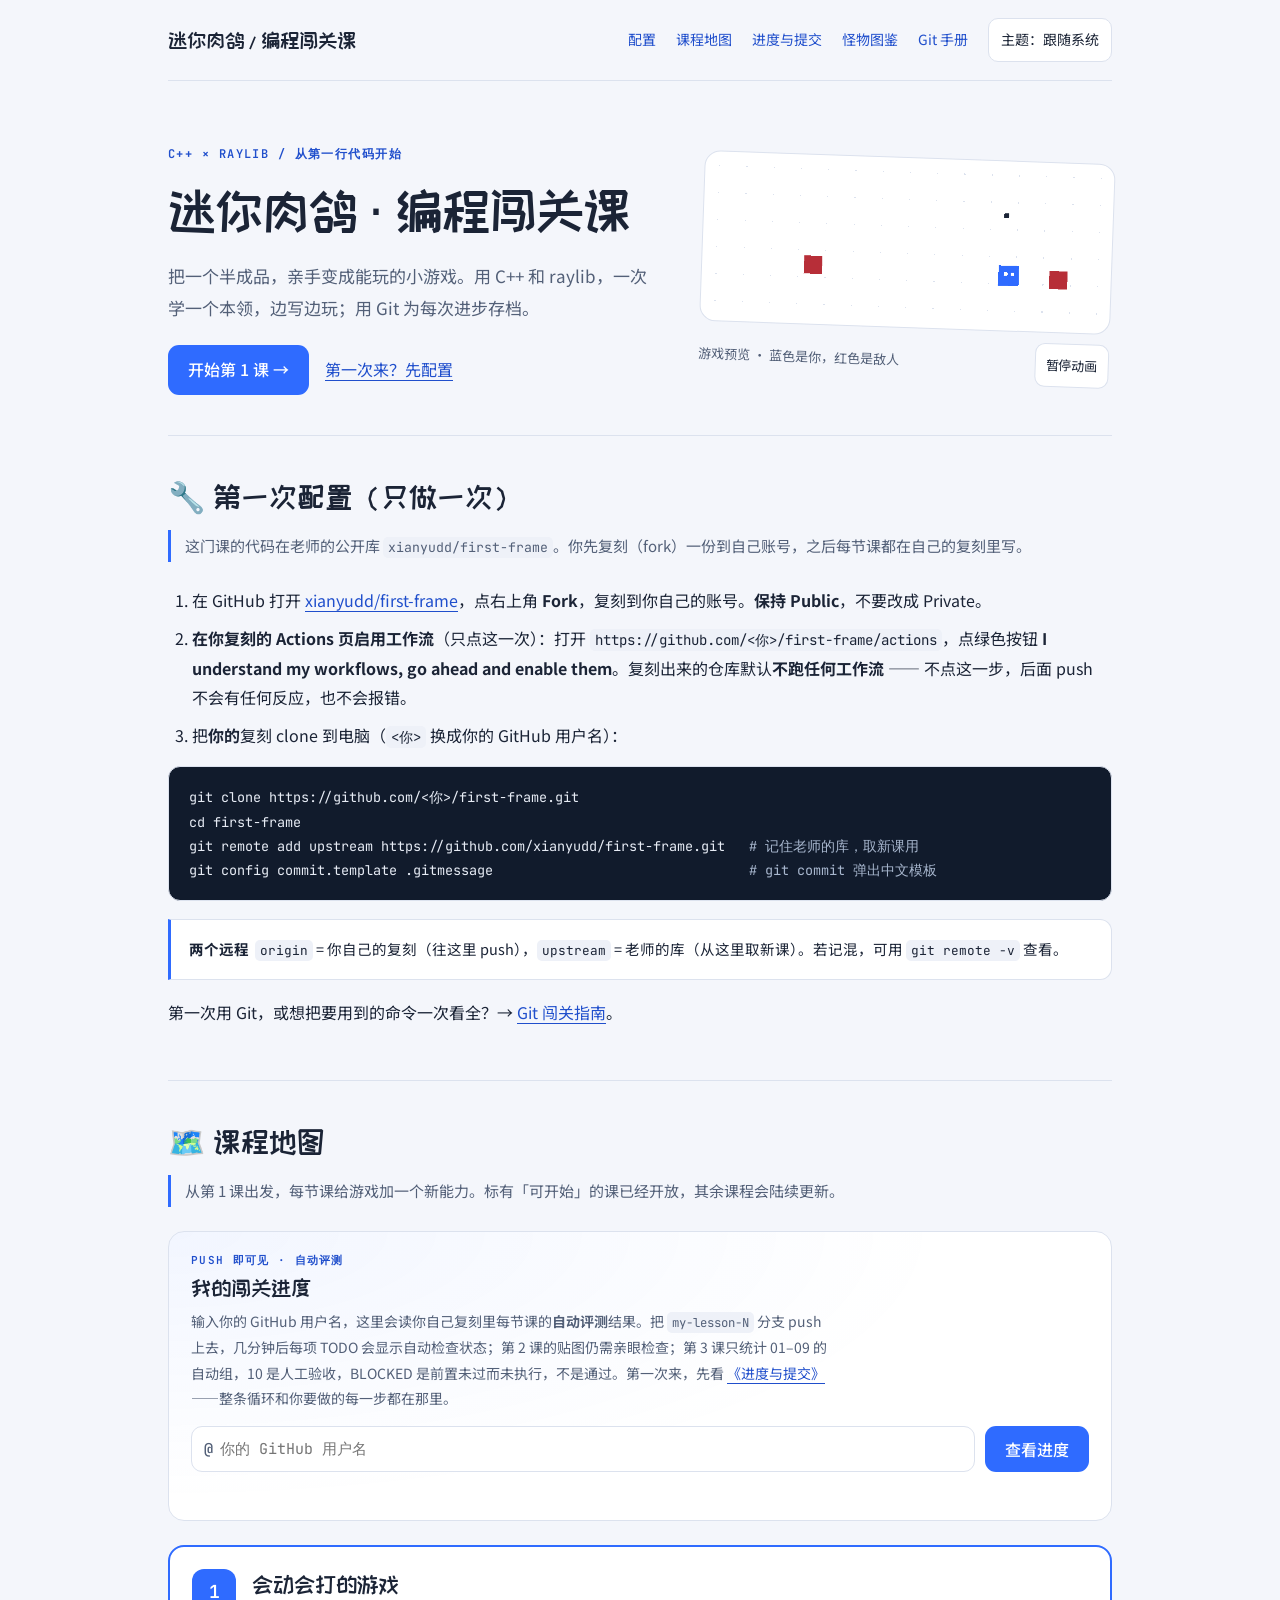
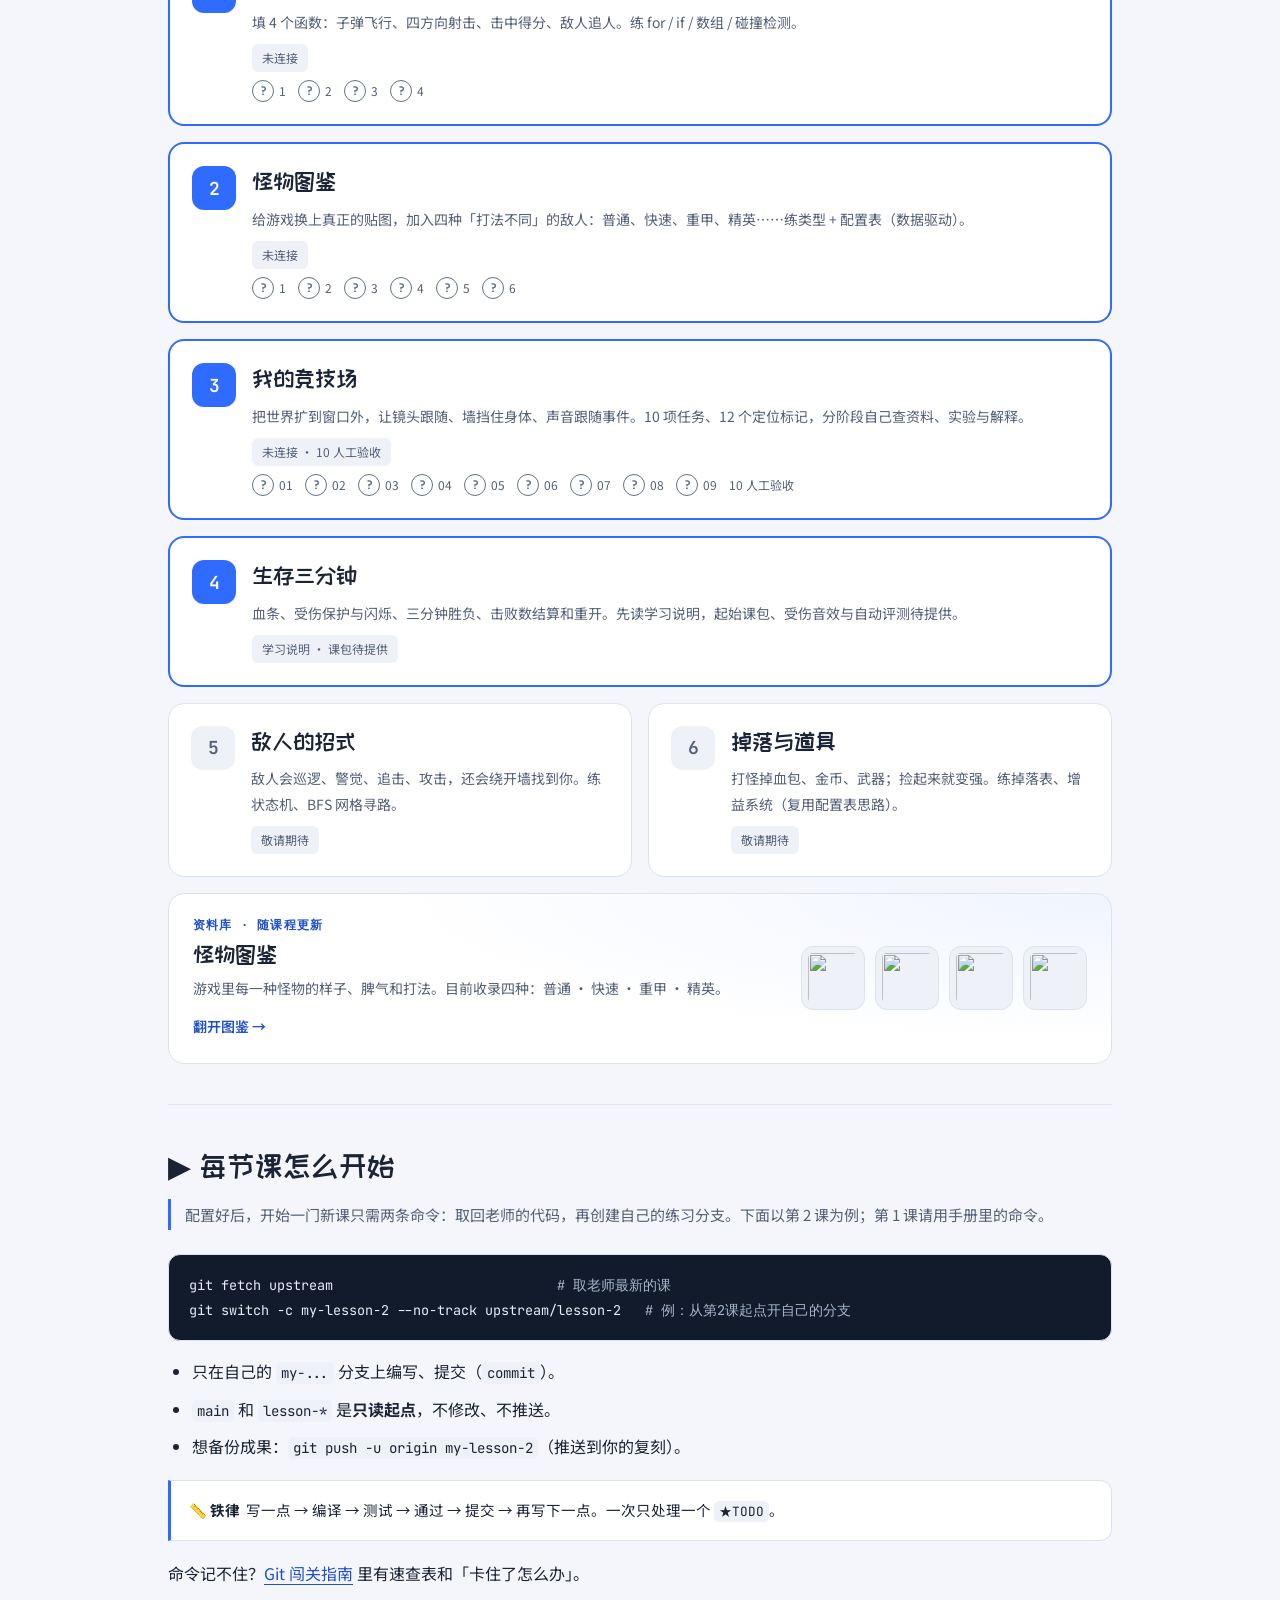
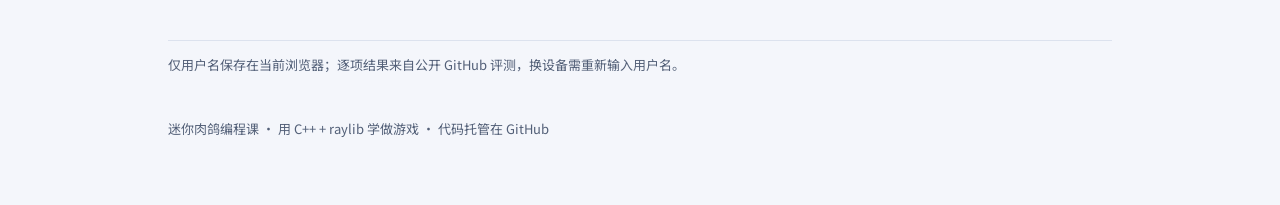
==== commit e8185a6b: "docs(lesson-4): 补齐循序学习的战斗与结算说明 先交代必要概念、真实修改入口和验证预期，再逐步增加自主任务；明确起始课包与受伤音效尚待提供。" ====
--- a/docs/index.html
+++ b/docs/index.html
@@ -211,11 +211,11 @@
       <span class="badge ready" id="badge-3">可开始</span>
       <span class="todo-list" aria-label="第 3 课：01–09 自动检查，10 人工验收"><span class="todo-item"><span class="todo-dot" data-todo="3-1">?</span> 01</span><span class="todo-item"><span class="todo-dot" data-todo="3-2">?</span> 02</span><span class="todo-item"><span class="todo-dot" data-todo="3-3">?</span> 03</span><span class="todo-item"><span class="todo-dot" data-todo="3-4">?</span> 04</span><span class="todo-item"><span class="todo-dot" data-todo="3-5">?</span> 05</span><span class="todo-item"><span class="todo-dot" data-todo="3-6">?</span> 06</span><span class="todo-item"><span class="todo-dot" data-todo="3-7">?</span> 07</span><span class="todo-item"><span class="todo-dot" data-todo="3-8">?</span> 08</span><span class="todo-item"><span class="todo-dot" data-todo="3-9">?</span> 09</span><span class="todo-item">10 人工验收</span></span>
     </a>
-    <div class="lesson soon">
+    <a class="lesson" href="lesson-4/">
       <span class="lnum">4</span>
-      <div class="ltxt"><b>真正的障碍</b><p>让墙真的挡住人：玩家、敌人撞墙停下，子弹撞墙消失。练碰撞响应、逐轴试探。</p></div>
-      <span class="badge soon">敬请期待</span>
-    </div>
+      <div class="ltxt"><b>生存三分钟</b><p>血条、受伤保护与闪烁、三分钟胜负、击败数结算和重开。先读学习说明，起始课包、受伤音效与自动评测待提供。</p></div>
+      <span class="badge">学习说明 · 课包待提供</span>
+    </a>
     <div class="lesson soon">
       <span class="lnum">5</span>
       <div class="ltxt"><b>敌人的招式</b><p>敌人会巡逻、警觉、追击、攻击，还会绕开墙找到你。练状态机、BFS 网格寻路。</p></div>
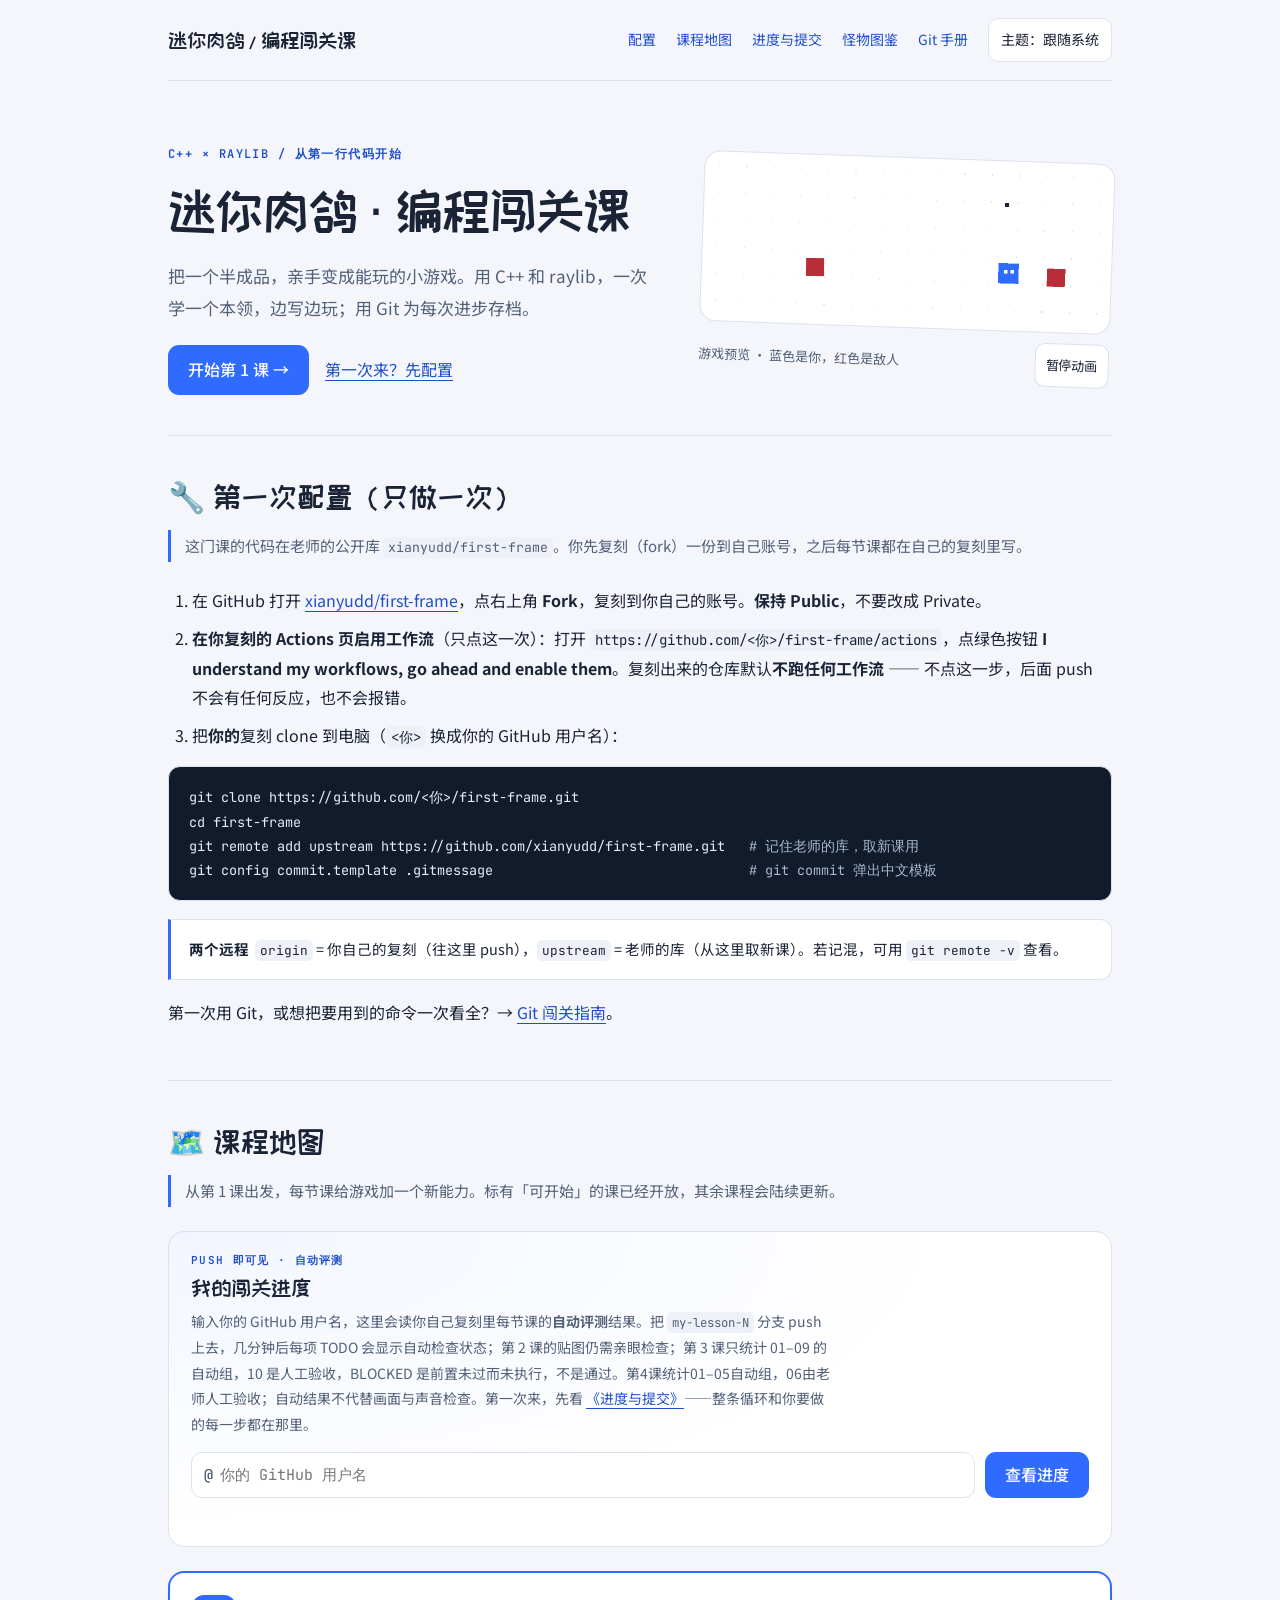
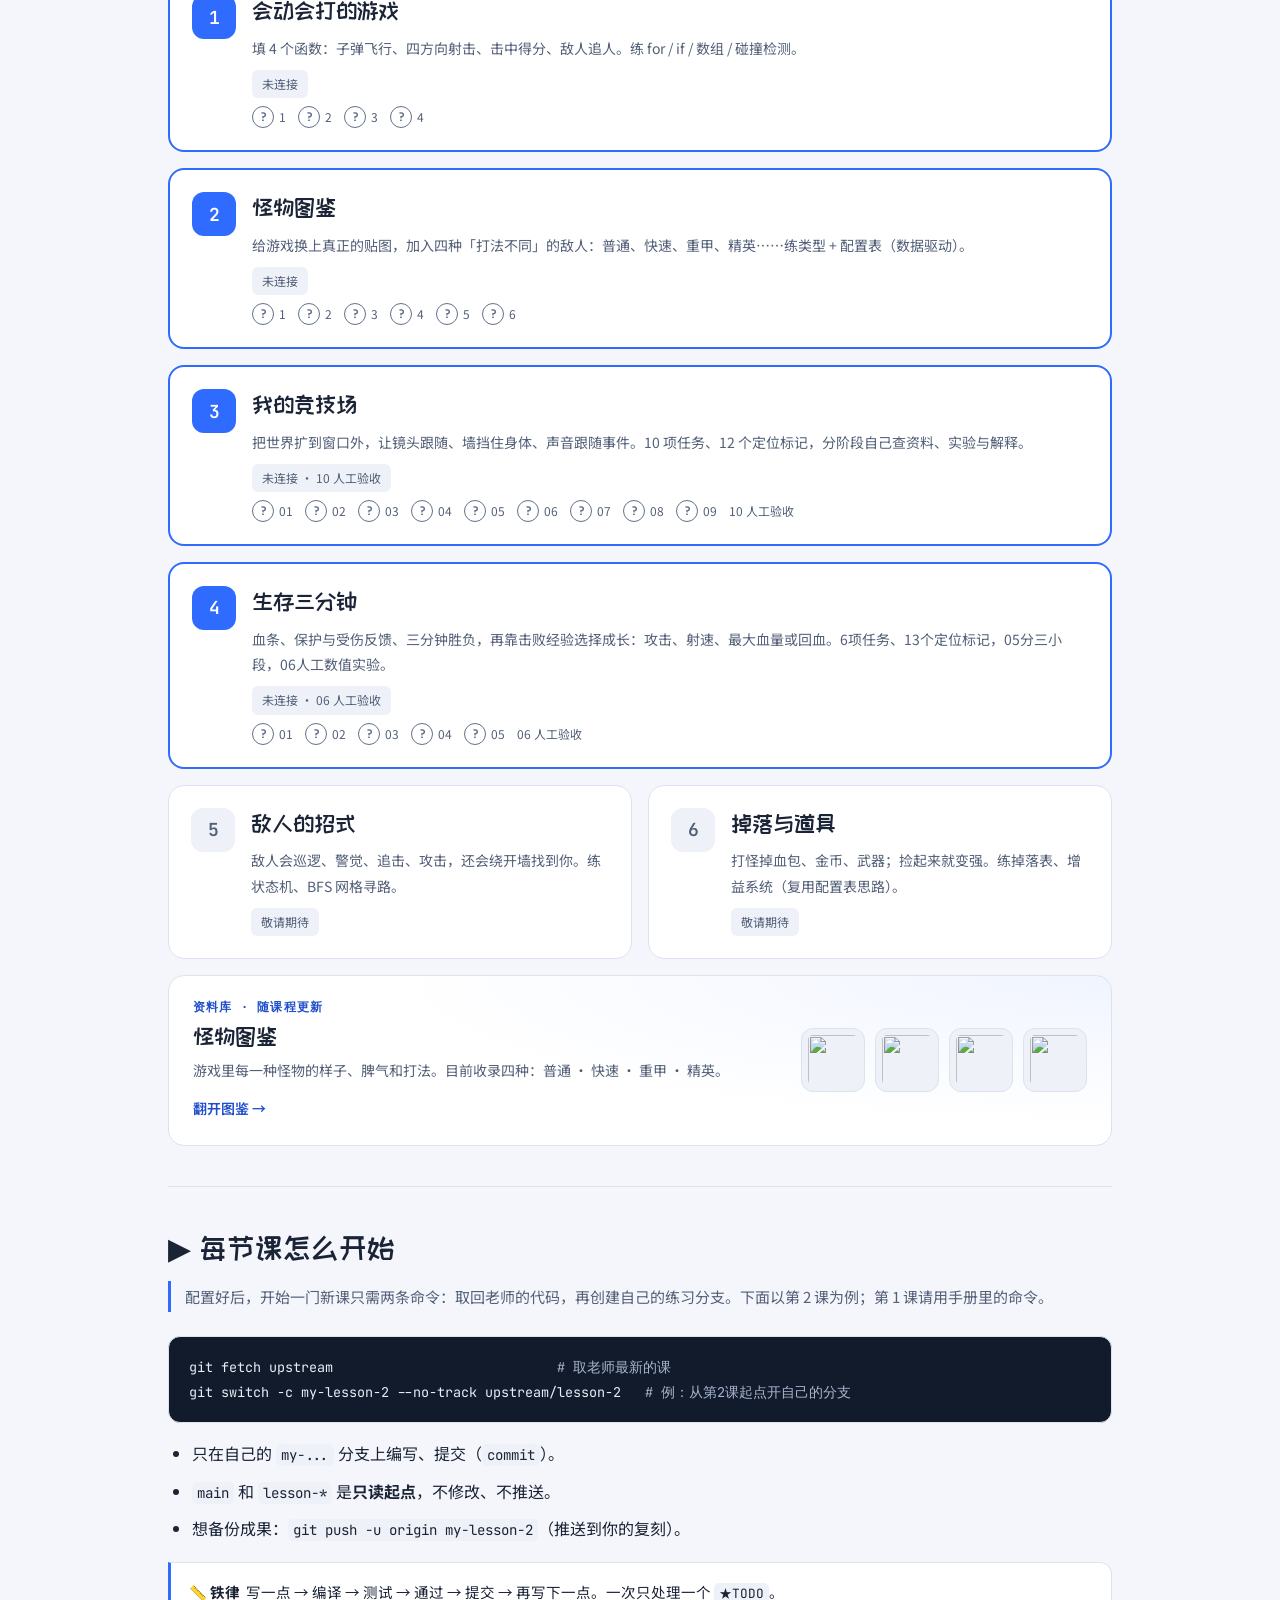
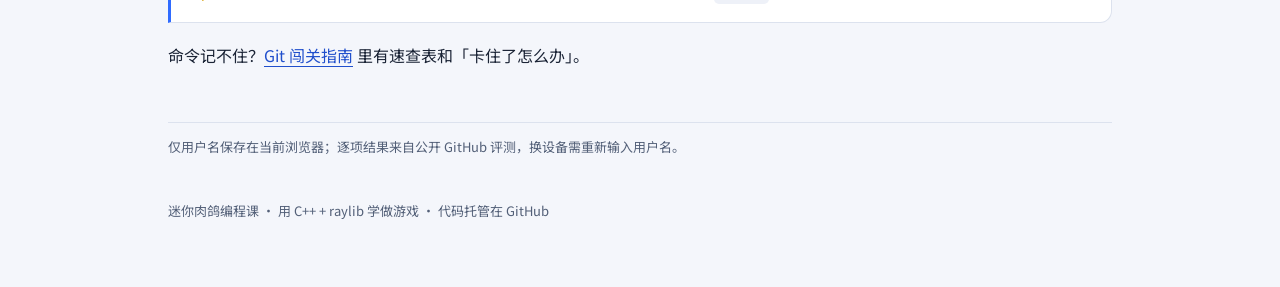
==== commit c7a4cc6a: "docs(lesson-4): 发布随机成长课包与取课指引 将已核实的第四课起点连接到课程主页，按六项任务引导学生逐步验证与解释随机成长；区分五组自动检查、人工实验和实际画面声音验收。" ====
--- a/docs/index.html
+++ b/docs/index.html
@@ -181,7 +181,7 @@
   <div class="tracker" id="tracker">
     <p class="tk-eyebrow">PUSH 即可见 · 自动评测</p>
     <h3 class="tk-title">我的闯关进度</h3>
-    <p class="tk-sub">输入你的 GitHub 用户名，这里会读你自己复刻里每节课的<b>自动评测</b>结果。把 <code>my-lesson-N</code> 分支 push 上去，几分钟后每项 TODO 会显示自动检查状态；第 2 课的贴图仍需亲眼检查；第 3 课只统计 01–09 的自动组，10 是人工验收，BLOCKED 是前置未过而未执行，不是通过。第一次来，先看 <a href="progress/">《进度与提交》</a>——整条循环和你要做的每一步都在那里。</p>
+    <p class="tk-sub">输入你的 GitHub 用户名，这里会读你自己复刻里每节课的<b>自动评测</b>结果。把 <code>my-lesson-N</code> 分支 push 上去，几分钟后每项 TODO 会显示自动检查状态；第 2 课的贴图仍需亲眼检查；第 3 课只统计 01–09 的自动组，10 是人工验收，BLOCKED 是前置未过而未执行，不是通过。第4课统计01–05自动组，06由老师人工验收；自动结果不代替画面与声音检查。第一次来，先看 <a href="progress/">《进度与提交》</a>——整条循环和你要做的每一步都在那里。</p>
     <form class="tk-form" id="tk-form" autocomplete="off" novalidate>
       <span class="tk-field"><span class="tk-at" aria-hidden="true">@</span>
         <label class="sr-only" for="tk-user">你的 GitHub 用户名</label>
@@ -213,8 +213,9 @@
     </a>
     <a class="lesson" href="lesson-4/">
       <span class="lnum">4</span>
-      <div class="ltxt"><b>生存三分钟</b><p>血条、受伤保护与闪烁、三分钟胜负、击败数结算和重开。先读学习说明，起始课包、受伤音效与自动评测待提供。</p></div>
-      <span class="badge">学习说明 · 课包待提供</span>
+      <div class="ltxt"><b>生存三分钟</b><p>血条、保护与受伤反馈、三分钟胜负，再靠击败经验选择成长：攻击、射速、最大血量或回血。6项任务、13个定位标记，05分三小段，06人工数值实验。</p></div>
+      <span class="badge ready" id="badge-4">可开始</span>
+      <span class="todo-list" aria-label="第 4 课：01–05 自动检查，06 人工验收"><span class="todo-item"><span class="todo-dot" data-todo="4-1" aria-label="第 4 课 TODO 1：未连接">?</span> 01</span><span class="todo-item"><span class="todo-dot" data-todo="4-2" aria-label="第 4 课 TODO 2：未连接">?</span> 02</span><span class="todo-item"><span class="todo-dot" data-todo="4-3" aria-label="第 4 课 TODO 3：未连接">?</span> 03</span><span class="todo-item"><span class="todo-dot" data-todo="4-4" aria-label="第 4 课 TODO 4：未连接">?</span> 04</span><span class="todo-item"><span class="todo-dot" data-todo="4-5" aria-label="第 4 课 TODO 5：未连接">?</span> 05</span><span class="todo-item">06 人工验收</span></span>
     </a>
     <div class="lesson soon">
       <span class="lnum">5</span>
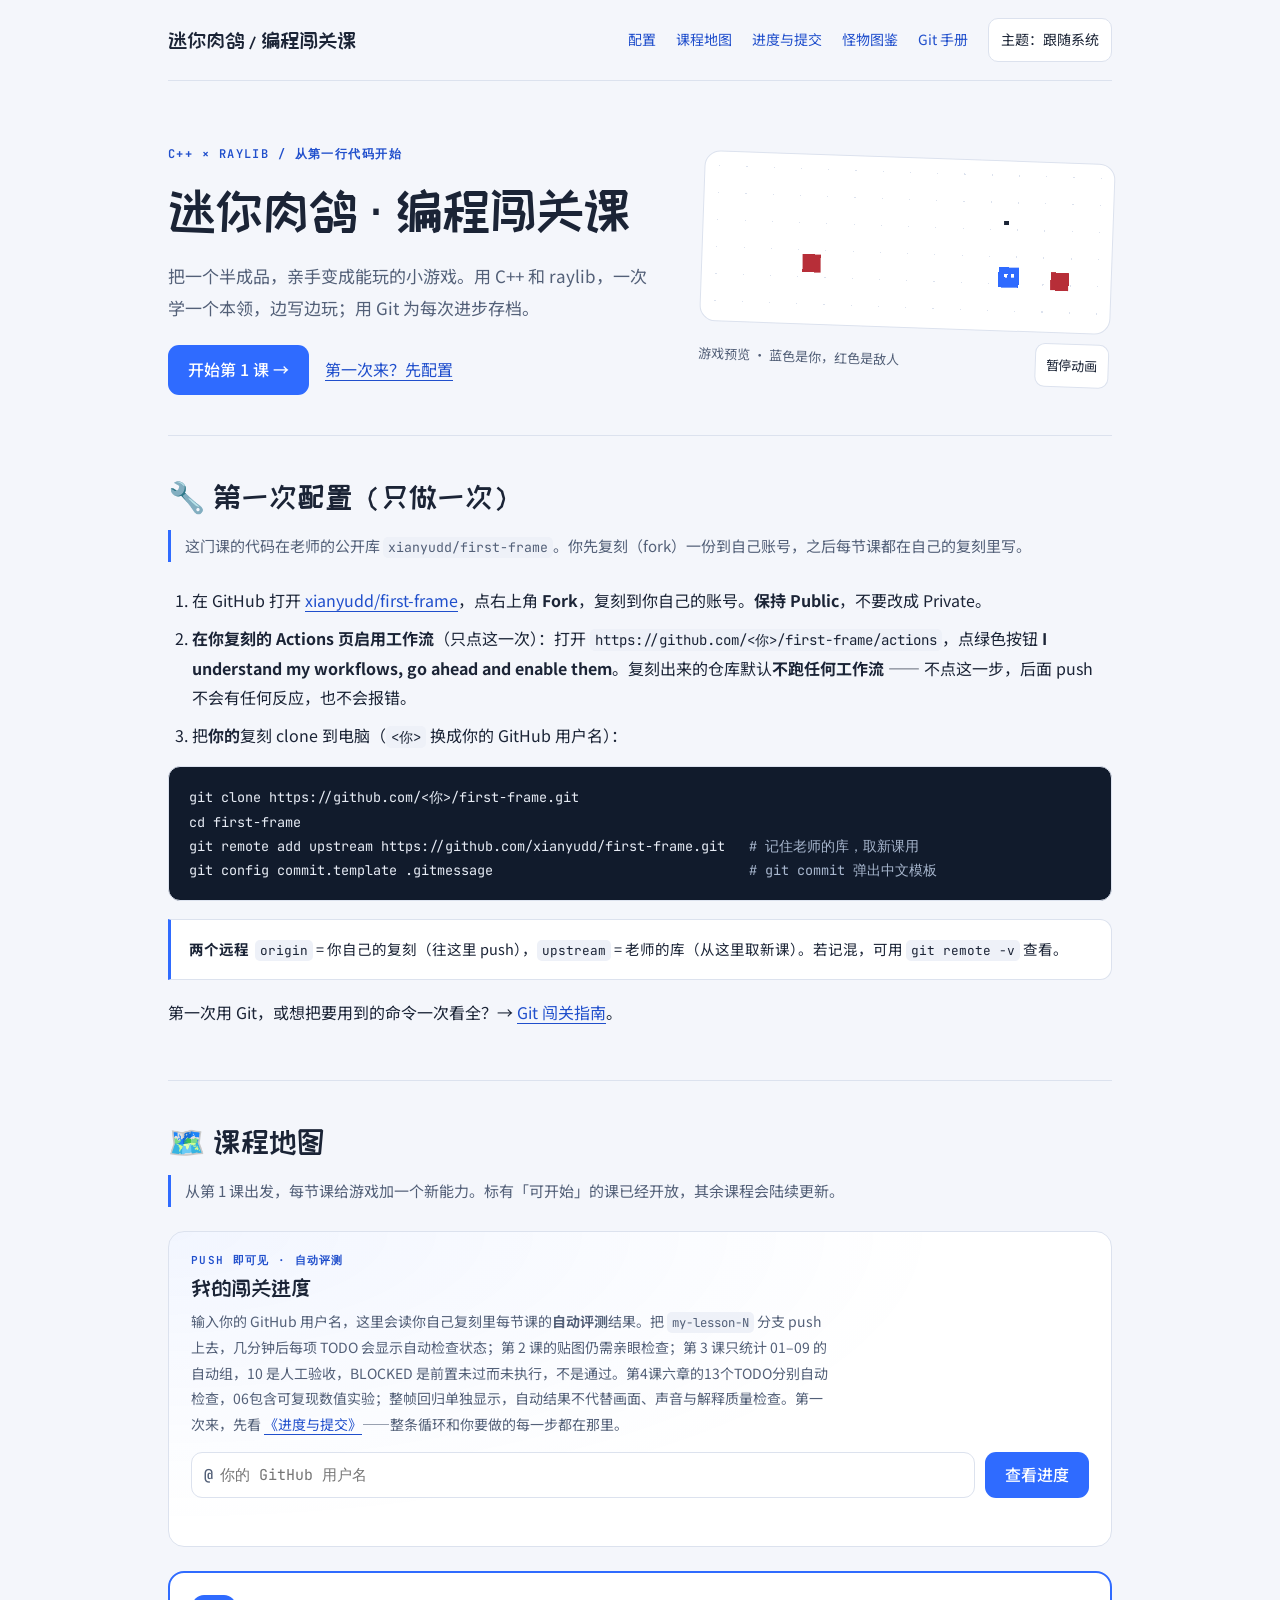
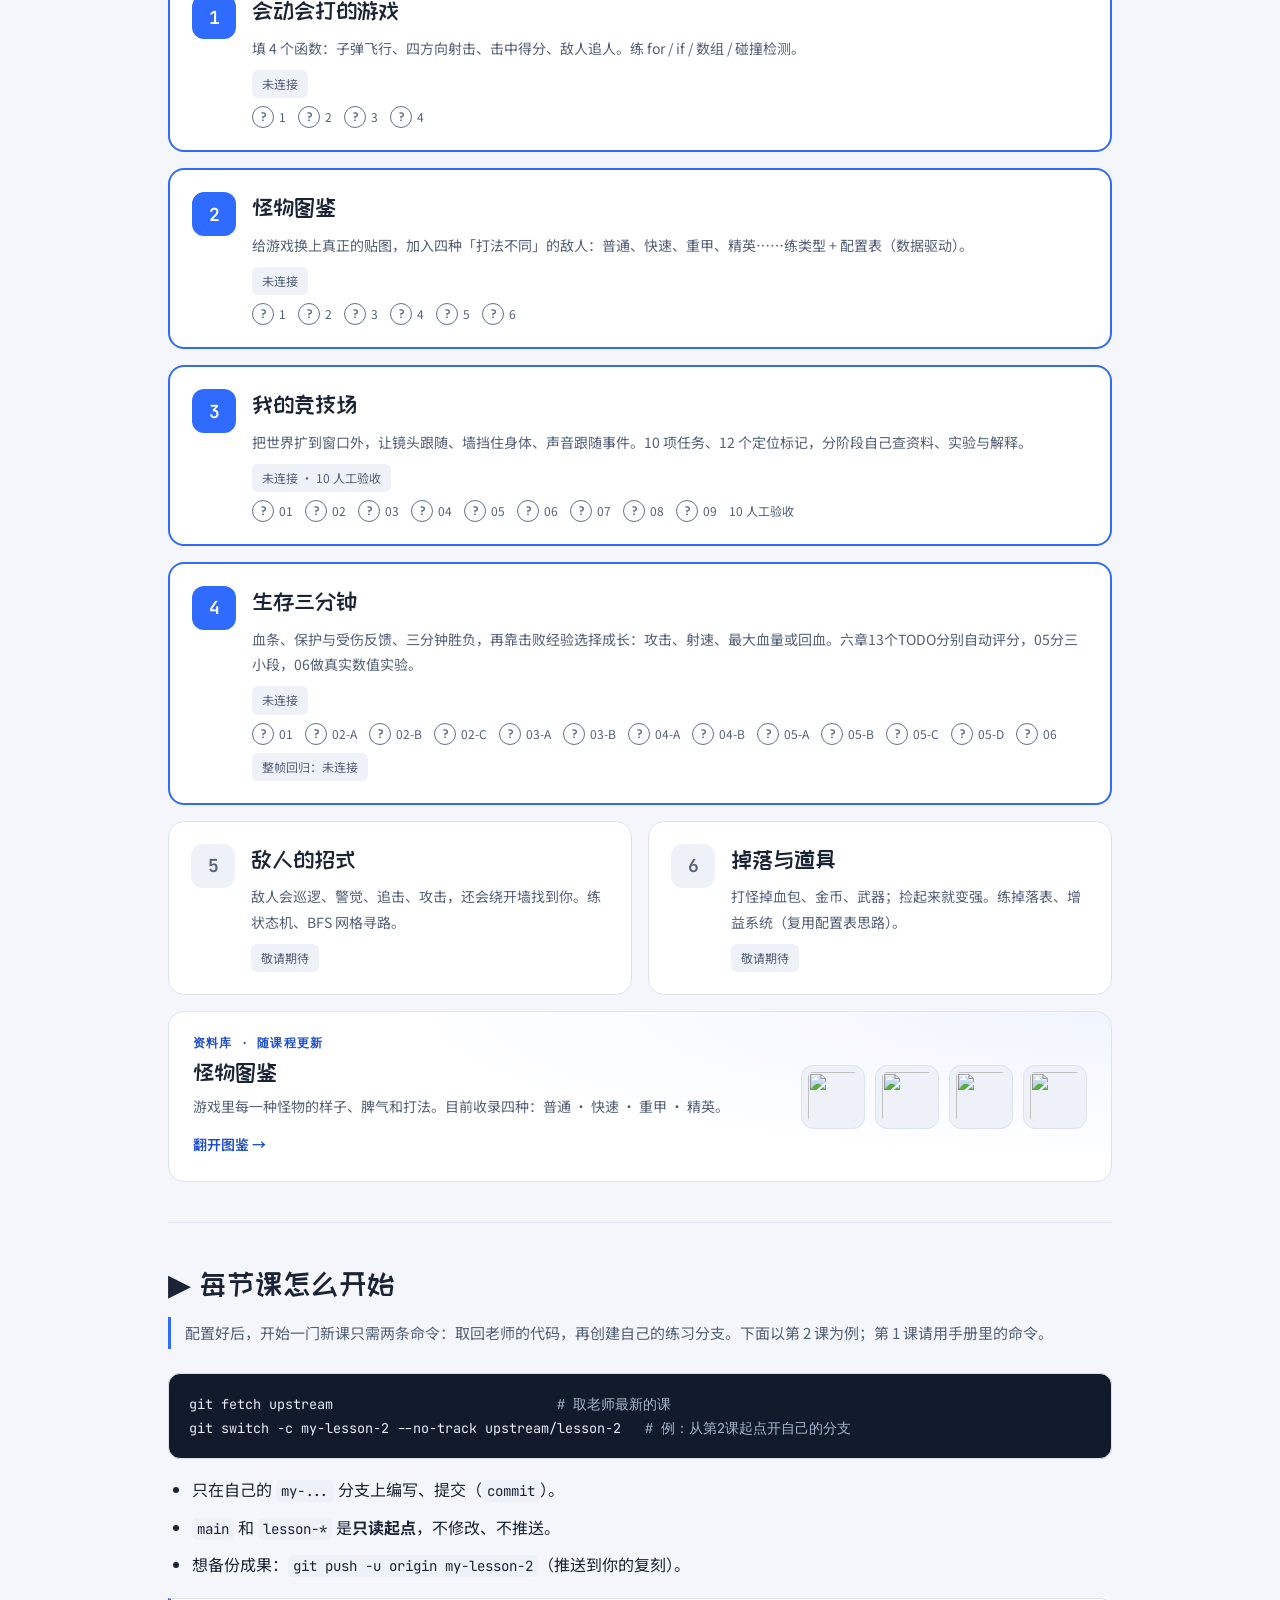
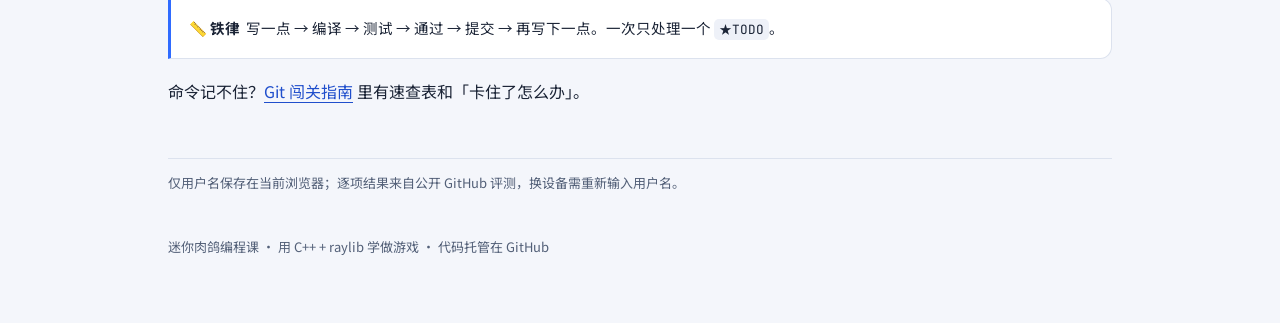
==== commit 55ba243a: "ci(lesson-4): 抽出评分发布脚本并接入13项分组与整帧回归进度 把内嵌在 grade.yml 的提交状态发布逻辑抽成带单测的独立脚本 publish_todo_statuses.py；发布" ====
--- a/docs/index.html
+++ b/docs/index.html
@@ -181,7 +181,7 @@
   <div class="tracker" id="tracker">
     <p class="tk-eyebrow">PUSH 即可见 · 自动评测</p>
     <h3 class="tk-title">我的闯关进度</h3>
-    <p class="tk-sub">输入你的 GitHub 用户名，这里会读你自己复刻里每节课的<b>自动评测</b>结果。把 <code>my-lesson-N</code> 分支 push 上去，几分钟后每项 TODO 会显示自动检查状态；第 2 课的贴图仍需亲眼检查；第 3 课只统计 01–09 的自动组，10 是人工验收，BLOCKED 是前置未过而未执行，不是通过。第4课统计01–05自动组，06由老师人工验收；自动结果不代替画面与声音检查。第一次来，先看 <a href="progress/">《进度与提交》</a>——整条循环和你要做的每一步都在那里。</p>
+    <p class="tk-sub">输入你的 GitHub 用户名，这里会读你自己复刻里每节课的<b>自动评测</b>结果。把 <code>my-lesson-N</code> 分支 push 上去，几分钟后每项 TODO 会显示自动检查状态；第 2 课的贴图仍需亲眼检查；第 3 课只统计 01–09 的自动组，10 是人工验收，BLOCKED 是前置未过而未执行，不是通过。第4课六章的13个TODO分别自动检查，06包含可复现数值实验；整帧回归单独显示，自动结果不代替画面、声音与解释质量检查。第一次来，先看 <a href="progress/">《进度与提交》</a>——整条循环和你要做的每一步都在那里。</p>
     <form class="tk-form" id="tk-form" autocomplete="off" novalidate>
       <span class="tk-field"><span class="tk-at" aria-hidden="true">@</span>
         <label class="sr-only" for="tk-user">你的 GitHub 用户名</label>
@@ -213,9 +213,10 @@
     </a>
     <a class="lesson" href="lesson-4/">
       <span class="lnum">4</span>
-      <div class="ltxt"><b>生存三分钟</b><p>血条、保护与受伤反馈、三分钟胜负，再靠击败经验选择成长：攻击、射速、最大血量或回血。6项任务、13个定位标记，05分三小段，06人工数值实验。</p></div>
+      <div class="ltxt"><b>生存三分钟</b><p>血条、保护与受伤反馈、三分钟胜负，再靠击败经验选择成长：攻击、射速、最大血量或回血。六章13个TODO分别自动评分，05分三小段，06做真实数值实验。</p></div>
       <span class="badge ready" id="badge-4">可开始</span>
-      <span class="todo-list" aria-label="第 4 课：01–05 自动检查，06 人工验收"><span class="todo-item"><span class="todo-dot" data-todo="4-1" aria-label="第 4 课 TODO 1：未连接">?</span> 01</span><span class="todo-item"><span class="todo-dot" data-todo="4-2" aria-label="第 4 课 TODO 2：未连接">?</span> 02</span><span class="todo-item"><span class="todo-dot" data-todo="4-3" aria-label="第 4 课 TODO 3：未连接">?</span> 03</span><span class="todo-item"><span class="todo-dot" data-todo="4-4" aria-label="第 4 课 TODO 4：未连接">?</span> 04</span><span class="todo-item"><span class="todo-dot" data-todo="4-5" aria-label="第 4 课 TODO 5：未连接">?</span> 05</span><span class="todo-item">06 人工验收</span></span>
+      <span class="todo-list" aria-label="第 4 课：六章13个TODO自动检查"><span class="todo-item"><span class="todo-dot" data-todo="4-1" aria-label="L4-01：未连接">?</span> 01</span><span class="todo-item"><span class="todo-dot" data-todo="4-2" aria-label="L4-02-A：未连接">?</span> 02-A</span><span class="todo-item"><span class="todo-dot" data-todo="4-3" aria-label="L4-02-B：未连接">?</span> 02-B</span><span class="todo-item"><span class="todo-dot" data-todo="4-4" aria-label="L4-02-C：未连接">?</span> 02-C</span><span class="todo-item"><span class="todo-dot" data-todo="4-5" aria-label="L4-03-A：未连接">?</span> 03-A</span><span class="todo-item"><span class="todo-dot" data-todo="4-6" aria-label="L4-03-B：未连接">?</span> 03-B</span><span class="todo-item"><span class="todo-dot" data-todo="4-7" aria-label="L4-04-A：未连接">?</span> 04-A</span><span class="todo-item"><span class="todo-dot" data-todo="4-8" aria-label="L4-04-B：未连接">?</span> 04-B</span><span class="todo-item"><span class="todo-dot" data-todo="4-9" aria-label="L4-05-A：未连接">?</span> 05-A</span><span class="todo-item"><span class="todo-dot" data-todo="4-10" aria-label="L4-05-B：未连接">?</span> 05-B</span><span class="todo-item"><span class="todo-dot" data-todo="4-11" aria-label="L4-05-C：未连接">?</span> 05-C</span><span class="todo-item"><span class="todo-dot" data-todo="4-12" aria-label="L4-05-D：未连接">?</span> 05-D</span><span class="todo-item"><span class="todo-dot" data-todo="4-13" aria-label="L4-06：未连接">?</span> 06</span></span>
+      <span class="badge" data-todo-integration="4">整帧回归：未连接</span>
     </a>
     <div class="lesson soon">
       <span class="lnum">5</span>
